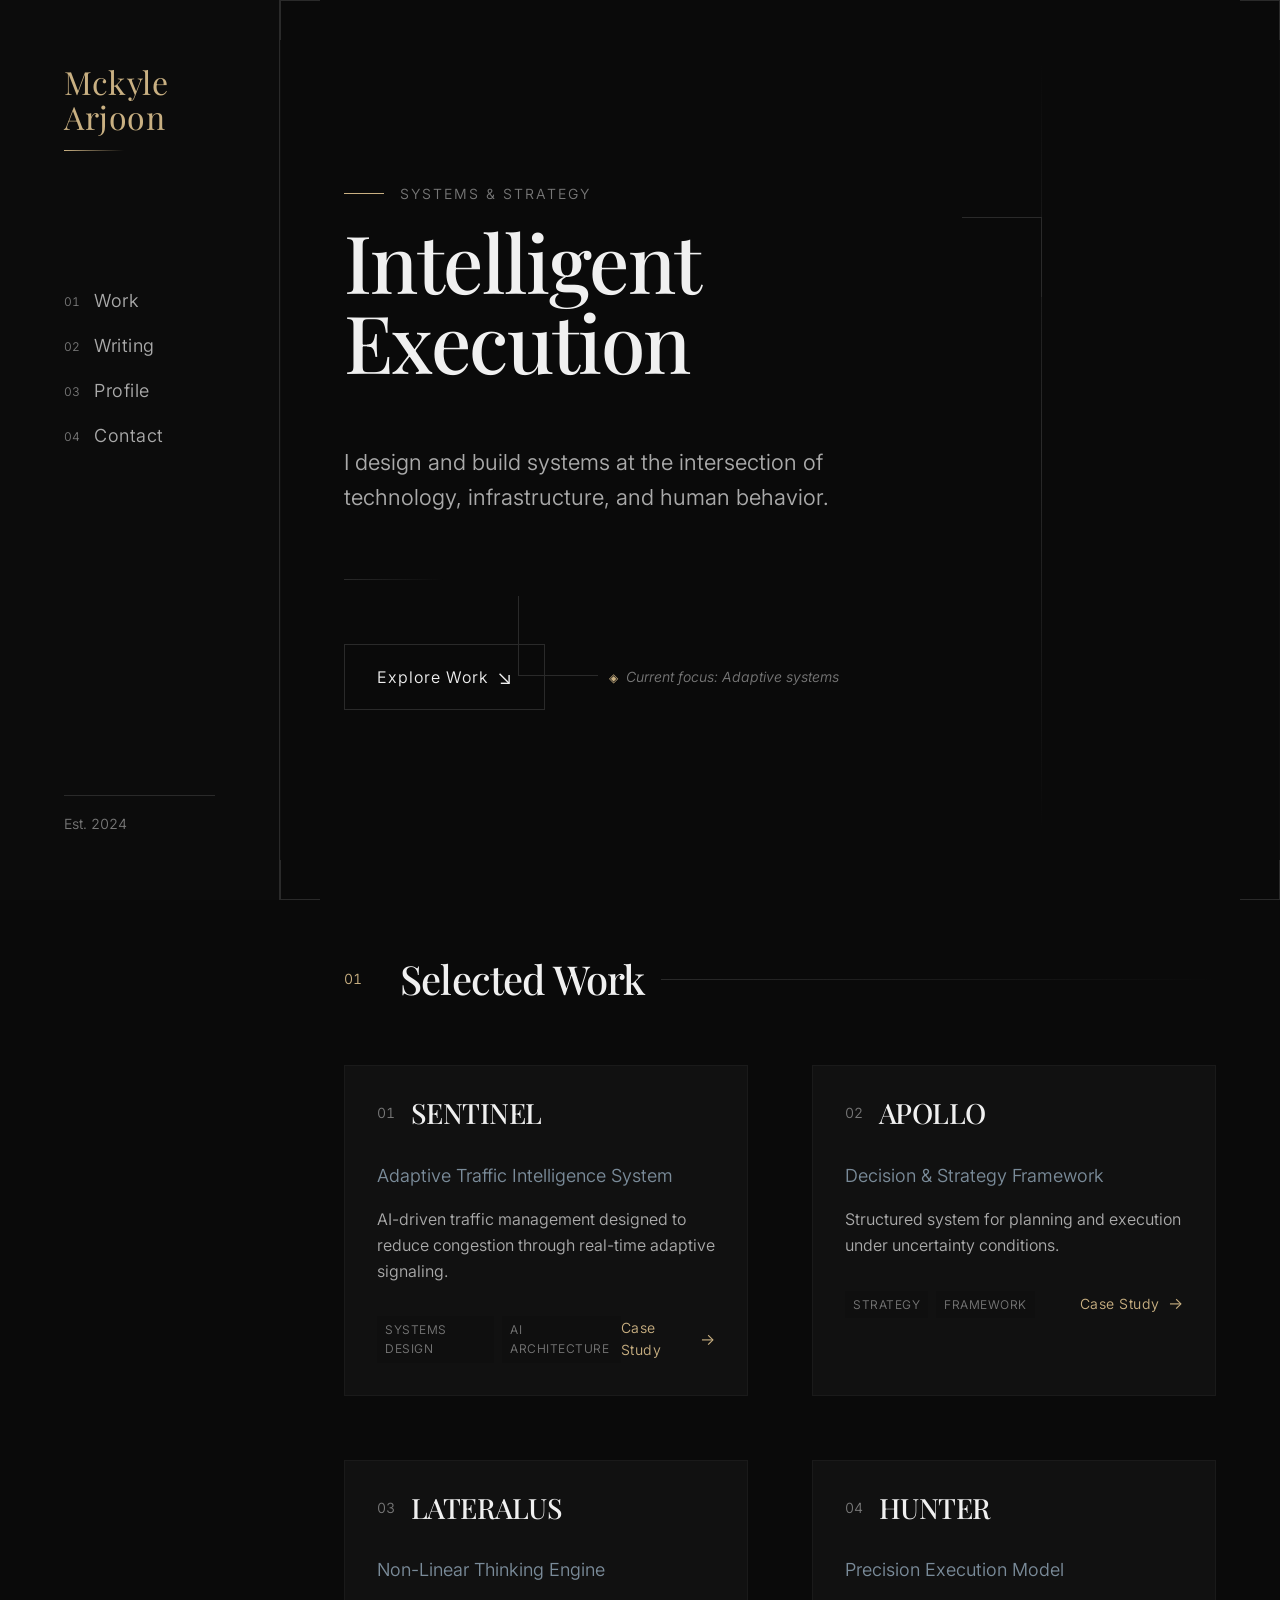
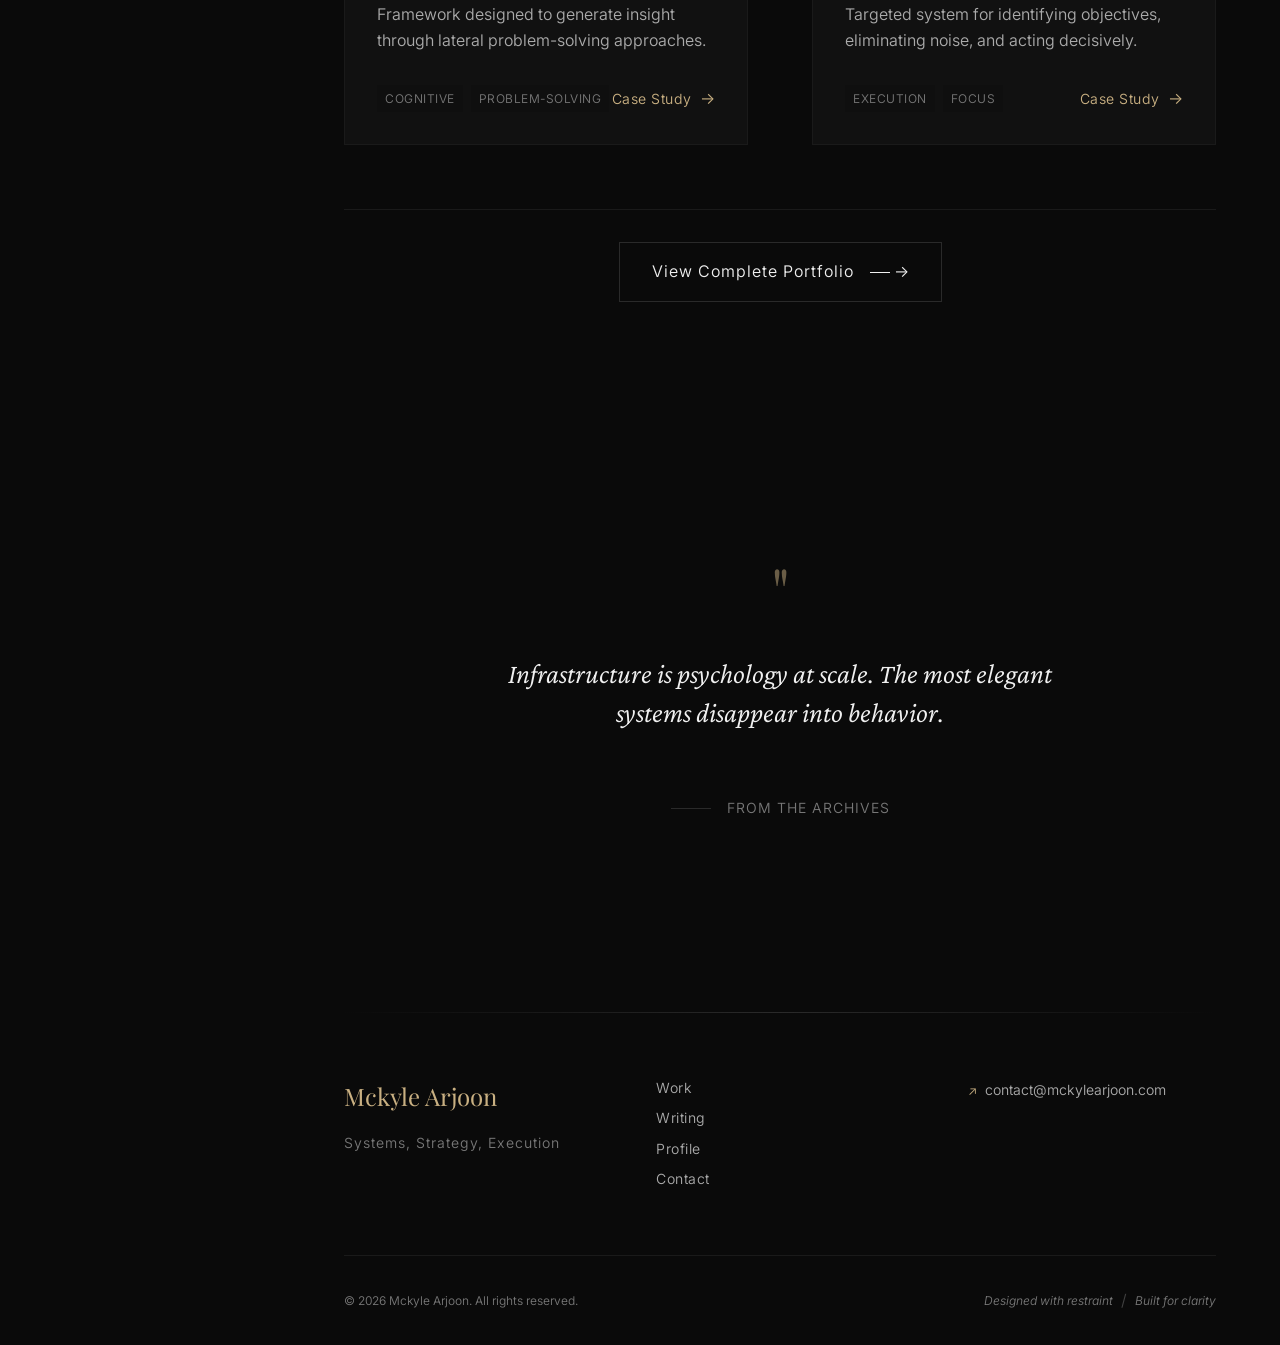
==== index.html @ dd2a6d77 "Add files via upload" ====
<!DOCTYPE html>
<html lang="en">
<head>
    <meta charset="UTF-8">
    <meta name="viewport" content="width=device-width, initial-scale=1.0">
    <title>Mckyle Arjoon — Systems, Strategy, and Execution</title>
    <link rel="preconnect" href="https://fonts.googleapis.com">
    <link rel="preconnect" href="https://fonts.gstatic.com" crossorigin>
    <link href="https://fonts.googleapis.com/css2?family=Playfair+Display:wght@400;500;600;700&family=Crimson+Pro:wght@300;400;500&family=Inter:wght@300;350;400&display=swap" rel="stylesheet">
    <link rel="stylesheet" href="https://cdnjs.cloudflare.com/ajax/libs/font-awesome/6.4.0/css/all.min.css">
    <link rel="stylesheet" href="css/styles.css">
    <link rel="icon" href="data:image/svg+xml,<svg xmlns=%22http://www.w3.org/2000/svg%22 viewBox=%220 0 100 100%22><text y=%22.9em%22 font-size=%2290%22>◈</text></svg>">
</head>
<body>
    <!-- Navigation Sidebar -->
    <aside class="nav-sidebar">
        <div class="sidebar-container">
            <div class="logo-wrapper">
                <div class="logo">
                    <a href="index.html">Mckyle<br>Arjoon</a>
                </div>
                <div class="logo-divider"></div>
            </div>
            
            <nav class="main-nav">
                <ul>
                    <li><a href="work.html" class="nav-item">
                        <span class="nav-number">01</span>
                        <span class="nav-text">Work</span>
                    </a></li>
                    <li><a href="blog.html" class="nav-item">
                        <span class="nav-number">02</span>
                        <span class="nav-text">Writing</span>
                    </a></li>
                    <li><a href="about.html" class="nav-item">
                        <span class="nav-number">03</span>
                        <span class="nav-text">Profile</span>
                    </a></li>
                    <li><a href="contact.html" class="nav-item">
                        <span class="nav-number">04</span>
                        <span class="nav-text">Contact</span>
                    </a></li>
                </ul>
            </nav>
            
            <div class="sidebar-footer">
                <div class="footer-divider"></div>
                <p class="sidebar-copyright">Est. 2024</p>
            </div>
        </div>
        
        <button class="mobile-menu-toggle" aria-label="Toggle navigation">
            <div class="toggle-line"></div>
            <div class="toggle-line"></div>
        </button>
    </aside>

    <main class="main-content">
        <!-- Hero Section -->
        <section class="hero-section">
            <div class="hero-content">
                <div class="hero-header">
                    <div class="hero-preheading">
                        <span class="preheading-line"></span>
                        <span class="preheading-text">Systems & Strategy</span>
                    </div>
                    <h1 class="hero-title">Intelligent<br>Execution</h1>
                </div>
                
                <div class="hero-body">
                    <p class="hero-subtitle">I design and build systems at the intersection of technology, infrastructure, and human behavior.</p>
                    
                    <div class="hero-divider"></div>
                    
                    <div class="hero-cta">
                        <a href="#featured-work" class="cta-link">
                            <span class="cta-text">Explore Work</span>
                            <span class="cta-icon">↘</span>
                        </a>
                        <div class="cta-note">
                            <span class="note-icon">◈</span>
                            <span class="note-text">Current focus: Adaptive systems</span>
                        </div>
                    </div>
                </div>
            </div>
            
            <div class="hero-decoration">
                <div class="decoration-line vertical"></div>
                <div class="decoration-corner top-right"></div>
                <div class="decoration-corner bottom-left"></div>
            </div>
        </section>

        <!-- Featured Work Section -->
        <section id="featured-work" class="featured-work">
            <div class="section-header">
                <div class="section-number">01</div>
                <h2 class="section-title">Selected Work</h2>
                <div class="section-divider"></div>
            </div>
            
            <div class="projects-grid">
                <article class="project-card" data-project="sentinel">
                    <div class="project-header">
                        <div class="project-number">01</div>
                        <h3 class="project-title">SENTINEL</h3>
                    </div>
                    <div class="project-content">
                        <p class="project-subtitle">Adaptive Traffic Intelligence System</p>
                        <p class="project-description">AI-driven traffic management designed to reduce congestion through real-time adaptive signaling.</p>
                        <div class="project-footer">
                            <div class="project-tags">
                                <span class="project-tag">Systems Design</span>
                                <span class="project-tag">AI Architecture</span>
                            </div>
                            <a href="work.html#sentinel" class="project-link">
                                <span class="link-text">Case Study</span>
                                <span class="link-arrow">→</span>
                            </a>
                        </div>
                    </div>
                    <div class="project-border"></div>
                </article>
                
                <article class="project-card" data-project="apollo">
                    <div class="project-header">
                        <div class="project-number">02</div>
                        <h3 class="project-title">APOLLO</h3>
                    </div>
                    <div class="project-content">
                        <p class="project-subtitle">Decision & Strategy Framework</p>
                        <p class="project-description">Structured system for planning and execution under uncertainty conditions.</p>
                        <div class="project-footer">
                            <div class="project-tags">
                                <span class="project-tag">Strategy</span>
                                <span class="project-tag">Framework</span>
                            </div>
                            <a href="work.html#apollo" class="project-link">
                                <span class="link-text">Case Study</span>
                                <span class="link-arrow">→</span>
                            </a>
                        </div>
                    </div>
                    <div class="project-border"></div>
                </article>
                
                <article class="project-card" data-project="lateralus">
                    <div class="project-header">
                        <div class="project-number">03</div>
                        <h3 class="project-title">LATERALUS</h3>
                    </div>
                    <div class="project-content">
                        <p class="project-subtitle">Non-Linear Thinking Engine</p>
                        <p class="project-description">Framework designed to generate insight through lateral problem-solving approaches.</p>
                        <div class="project-footer">
                            <div class="project-tags">
                                <span class="project-tag">Cognitive</span>
                                <span class="project-tag">Problem-Solving</span>
                            </div>
                            <a href="work.html#lateralus" class="project-link">
                                <span class="link-text">Case Study</span>
                                <span class="link-arrow">→</span>
                            </a>
                        </div>
                    </div>
                    <div class="project-border"></div>
                </article>
                
                <article class="project-card" data-project="hunter">
                    <div class="project-header">
                        <div class="project-number">04</div>
                        <h3 class="project-title">HUNTER</h3>
                    </div>
                    <div class="project-content">
                        <p class="project-subtitle">Precision Execution Model</p>
                        <p class="project-description">Targeted system for identifying objectives, eliminating noise, and acting decisively.</p>
                        <div class="project-footer">
                            <div class="project-tags">
                                <span class="project-tag">Execution</span>
                                <span class="project-tag">Focus</span>
                            </div>
                            <a href="work.html#hunter" class="project-link">
                                <span class="link-text">Case Study</span>
                                <span class="link-arrow">→</span>
                            </a>
                        </div>
                    </div>
                    <div class="project-border"></div>
                </article>
            </div>
            
            <div class="section-footer">
                <div class="view-all">
                    <a href="work.html" class="view-all-link">
                        <span class="view-all-text">View Complete Portfolio</span>
                        <div class="view-all-arrow">
                            <span class="arrow-line"></span>
                            <span class="arrow-head">→</span>
                        </div>
                    </a>
                </div>
            </div>
        </section>

        <!-- Quote Section -->
        <section class="quote-section">
            <div class="quote-container">
                <div class="quote-marks">"</div>
                <blockquote class="quote-text">
                    Infrastructure is psychology at scale. The most elegant systems disappear into behavior.
                </blockquote>
                <div class="quote-source">
                    <div class="source-line"></div>
                    <p class="source-text">From the archives</p>
                </div>
            </div>
        </section>

        <!-- Footer -->
        <footer class="main-footer">
            <div class="footer-content">
                <div class="footer-divider long"></div>
                
                <div class="footer-grid">
                    <div class="footer-column">
                        <div class="footer-logo">Mckyle Arjoon</div>
                        <p class="footer-tagline">Systems, Strategy, Execution</p>
                    </div>
                    
                    <div class="footer-column">
                        <nav class="footer-nav">
                            <a href="work.html" class="footer-nav-item">Work</a>
                            <a href="blog.html" class="footer-nav-item">Writing</a>
                            <a href="about.html" class="footer-nav-item">Profile</a>
                            <a href="contact.html" class="footer-nav-item">Contact</a>
                        </nav>
                    </div>
                    
                    <div class="footer-column">
                        <div class="footer-contact">
                            <a href="mailto:contact@mckylearjoon.com" class="contact-link">
                                <span class="contact-icon">↗</span>
                                <span class="contact-text">contact@mckylearjoon.com</span>
                            </a>
                        </div>
                    </div>
                </div>
                
                <div class="footer-bottom">
                    <div class="copyright">© 2024 Mckyle Arjoon. All rights reserved.</div>
                    <div class="footer-credits">
                        <span class="credit-item">Designed with restraint</span>
                        <span class="credit-divider">/</span>
                        <span class="credit-item">Built for clarity</span>
                    </div>
                </div>
            </div>
        </footer>
    </main>

    <!-- Decorative Elements -->
    <div class="page-decoration">
        <div class="decoration-line left"></div>
        <div class="decoration-line right"></div>
        <div class="decoration-corner tl"></div>
        <div class="decoration-corner tr"></div>
        <div class="decoration-corner bl"></div>
        <div class="decoration-corner br"></div>
    </div>

    <script src="js/script.js"></script>
</body>
</html>
---- css/styles.css ----
/* Reset and Base */
* {
    margin: 0;
    padding: 0;
    box-sizing: border-box;
}

:root {
    /* Primary Colors */
    --bg-dark: #0a0a0a;
    --bg-card: #111111;
    --bg-nav: #0c0c0c;
    
    /* Text Colors */
    --text-primary: #f0f0f0;
    --text-secondary: #aaaaaa;
    --text-muted: #777777;
    
    /* Accent Colors - Old Money Palette */
    --accent-gold: #c9b082;
    --accent-bronze: #a78b6f;
    --accent-steel: #7a8b99;
    --accent-burgundy: #5d2e46;
    
    /* Borders and Lines */
    --border-light: #2a2a2a;
    --border-medium: #1a1a1a;
    --border-dark: #0f0f0f;
    
    /* Typography */
    --font-serif: 'Playfair Display', serif;
    --font-serif-alt: 'Crimson Pro', serif;
    --font-sans: 'Inter', sans-serif;
    
    /* Spacing */
    --spacing-xs: 0.25rem;
    --spacing-sm: 0.5rem;
    --spacing-md: 1rem;
    --spacing-lg: 2rem;
    --spacing-xl: 4rem;
    --spacing-xxl: 8rem;
}

html {
    font-size: 16px;
    scroll-behavior: smooth;
}

body {
    font-family: var(--font-sans);
    background-color: var(--bg-dark);
    color: var(--text-primary);
    line-height: 1.6;
    font-weight: 350;
    min-height: 100vh;
    overflow-x: hidden;
    position: relative;
}

/* Typography */
h1, h2, h3, h4, .hero-title, .section-title {
    font-family: var(--font-serif);
    font-weight: 500;
    line-height: 1.1;
    letter-spacing: -0.02em;
}

h1 {
    font-size: 4.5rem;
    font-weight: 400;
}

h2 {
    font-size: 3rem;
}

h3 {
    font-size: 2rem;
}

p {
    font-size: 1.125rem;
    color: var(--text-secondary);
    line-height: 1.7;
    font-weight: 350;
}

a {
    color: inherit;
    text-decoration: none;
    transition: all 0.3s ease;
}

/* Layout */
.main-content {
    margin-left: 280px;
    padding: var(--spacing-xl) var(--spacing-xl) 0;
    min-height: 100vh;
    position: relative;
}

/* Sidebar Navigation */
.nav-sidebar {
    position: fixed;
    left: 0;
    top: 0;
    width: 280px;
    height: 100vh;
    background-color: var(--bg-nav);
    border-right: 1px solid var(--border-light);
    z-index: 100;
    display: flex;
    flex-direction: column;
    padding: var(--spacing-xl);
}

.sidebar-container {
    flex: 1;
    display: flex;
    flex-direction: column;
    height: 100%;
}

.logo-wrapper {
    margin-bottom: var(--spacing-xl);
}

.logo a {
    font-family: var(--font-serif);
    font-size: 2rem;
    line-height: 1.1;
    color: var(--accent-gold);
    letter-spacing: 0.5px;
    display: block;
}

.logo-divider {
    height: 1px;
    width: 60px;
    background: linear-gradient(90deg, var(--accent-gold), transparent);
    margin-top: var(--spacing-md);
}

.main-nav ul {
    list-style: none;
    margin-top: var(--spacing-xl);
}

.nav-item {
    display: flex;
    align-items: center;
    padding: var(--spacing-sm) 0;
    color: var(--text-secondary);
    transition: color 0.3s ease;
    position: relative;
}

.nav-item:hover {
    color: var(--text-primary);
}

.nav-item:hover .nav-number {
    color: var(--accent-gold);
}

.nav-number {
    font-size: 0.75rem;
    color: var(--text-muted);
    width: 30px;
    transition: color 0.3s ease;
    font-feature-settings: "tnum";
}

.nav-text {
    font-size: 1.125rem;
    font-weight: 350;
    letter-spacing: 0.5px;
}

.sidebar-footer {
    margin-top: auto;
    padding-top: var(--spacing-lg);
}

.footer-divider {
    height: 1px;
    width: 100%;
    background: var(--border-light);
    margin-bottom: var(--spacing-md);
}

.sidebar-copyright {
    font-size: 0.875rem;
    color: var(--text-muted);
    font-feature-settings: "tnum";
}

.mobile-menu-toggle {
    display: none;
    position: fixed;
    top: var(--spacing-md);
    right: var(--spacing-md);
    width: 30px;
    height: 20px;
    background: none;
    border: none;
    flex-direction: column;
    justify-content: space-between;
    z-index: 101;
    cursor: pointer;
}

.toggle-line {
    width: 100%;
    height: 1px;
    background-color: var(--text-primary);
    transition: transform 0.3s ease;
}

/* Hero Section */
.hero-section {
    min-height: 85vh;
    display: flex;
    align-items: center;
    position: relative;
    padding: var(--spacing-xl) 0;
}

.hero-content {
    max-width: 800px;
    position: relative;
    z-index: 2;
}

.hero-header {
    margin-bottom: var(--spacing-xl);
}

.hero-preheading {
    display: flex;
    align-items: center;
    gap: var(--spacing-md);
    margin-bottom: var(--spacing-md);
}

.preheading-line {
    width: 40px;
    height: 1px;
    background-color: var(--accent-gold);
}

.preheading-text {
    font-size: 0.875rem;
    text-transform: uppercase;
    letter-spacing: 2px;
    color: var(--text-muted);
}

.hero-title {
    font-size: 5rem;
    line-height: 1;
    color: var(--text-primary);
    margin-bottom: var(--spacing-lg);
}

.hero-body {
    max-width: 600px;
}

.hero-subtitle {
    font-size: 1.375rem;
    line-height: 1.6;
    color: var(--text-secondary);
    margin-bottom: var(--spacing-xl);
    font-weight: 350;
}

.hero-divider {
    width: 100px;
    height: 1px;
    background: linear-gradient(90deg, var(--border-light), transparent);
    margin: var(--spacing-xl) 0;
}

.hero-cta {
    display: flex;
    align-items: center;
    gap: var(--spacing-xl);
}

.cta-link {
    display: inline-flex;
    align-items: center;
    gap: var(--spacing-sm);
    padding: var(--spacing-md) var(--spacing-lg);
    border: 1px solid var(--border-light);
    color: var(--text-primary);
    transition: all 0.3s ease;
    position: relative;
    overflow: hidden;
}

.cta-link::before {
    content: '';
    position: absolute;
    top: 0;
    left: -100%;
    width: 100%;
    height: 100%;
    background: linear-gradient(90deg, transparent, rgba(201, 176, 130, 0.1), transparent);
    transition: left 0.6s ease;
}

.cta-link:hover::before {
    left: 100%;
}

.cta-link:hover {
    border-color: var(--accent-gold);
    color: var(--accent-gold);
}

.cta-text {
    font-size: 1rem;
    letter-spacing: 1px;
}

.cta-icon {
    font-size: 1.25rem;
    transition: transform 0.3s ease;
}

.cta-link:hover .cta-icon {
    transform: translate(3px, -3px);
}

.cta-note {
    display: flex;
    align-items: center;
    gap: var(--spacing-sm);
}

.note-icon {
    color: var(--accent-gold);
    font-size: 0.75rem;
}

.note-text {
    font-size: 0.875rem;
    color: var(--text-muted);
    font-style: italic;
}

/* Featured Work */
.featured-work {
    padding: var(--spacing-xxl) 0;
    position: relative;
}

.section-header {
    display: flex;
    align-items: center;
    gap: var(--spacing-md);
    margin-bottom: var(--spacing-xl);
}

.section-number {
    font-size: 0.875rem;
    color: var(--accent-gold);
    font-feature-settings: "tnum";
    min-width: 40px;
}

.section-title {
    font-size: 2.5rem;
    color: var(--text-primary);
}

.section-divider {
    flex: 1;
    height: 1px;
    background: linear-gradient(90deg, var(--border-light), transparent);
}

.projects-grid {
    display: grid;
    grid-template-columns: repeat(2, 1fr);
    gap: var(--spacing-xl);
    margin-bottom: var(--spacing-xl);
}

.project-card {
    position: relative;
    padding: var(--spacing-lg);
    background-color: var(--bg-card);
    border: 1px solid var(--border-medium);
    transition: all 0.4s ease;
    cursor: pointer;
}

.project-card:hover {
    border-color: var(--accent-gold);
    transform: translateY(-4px);
}

.project-card:hover .project-border {
    opacity: 1;
    transform: scaleX(1);
}

.project-header {
    display: flex;
    align-items: center;
    gap: var(--spacing-md);
    margin-bottom: var(--spacing-lg);
}

.project-number {
    font-size: 0.875rem;
    color: var(--text-muted);
    font-feature-settings: "tnum";
}

.project-title {
    font-size: 1.75rem;
    color: var(--text-primary);
    font-weight: 500;
}

.project-subtitle {
    font-size: 1.125rem;
    color: var(--accent-steel);
    margin-bottom: var(--spacing-md);
    font-weight: 350;
}

.project-description {
    font-size: 1rem;
    color: var(--text-secondary);
    margin-bottom: var(--spacing-lg);
    line-height: 1.6;
}

.project-footer {
    display: flex;
    justify-content: space-between;
    align-items: center;
}

.project-tags {
    display: flex;
    gap: var(--spacing-sm);
}

.project-tag {
    font-size: 0.75rem;
    padding: var(--spacing-xs) var(--spacing-sm);
    background-color: var(--border-dark);
    color: var(--text-muted);
    border-radius: 1px;
    text-transform: uppercase;
    letter-spacing: 0.5px;
}

.project-link {
    display: inline-flex;
    align-items: center;
    gap: var(--spacing-sm);
    color: var(--accent-gold);
    font-size: 0.875rem;
    letter-spacing: 0.5px;
}

.project-link:hover .link-arrow {
    transform: translateX(4px);
}

.link-arrow {
    transition: transform 0.3s ease;
    font-size: 1rem;
}

.project-border {
    position: absolute;
    bottom: 0;
    left: 0;
    width: 100%;
    height: 2px;
    background: linear-gradient(90deg, var(--accent-gold), transparent);
    transform: scaleX(0);
    transform-origin: left;
    transition: transform 0.4s ease;
    opacity: 0;
}

.section-footer {
    display: flex;
    justify-content: center;
    margin-top: var(--spacing-xl);
    padding-top: var(--spacing-lg);
    border-top: 1px solid var(--border-medium);
}

.view-all-link {
    display: inline-flex;
    align-items: center;
    gap: var(--spacing-md);
    color: var(--text-primary);
    padding: var(--spacing-md) var(--spacing-lg);
    border: 1px solid var(--border-light);
    transition: all 0.3s ease;
}

.view-all-link:hover {
    border-color: var(--accent-gold);
    color: var(--accent-gold);
}

.view-all-text {
    font-size: 1rem;
    letter-spacing: 1px;
}

.view-all-arrow {
    display: flex;
    align-items: center;
    gap: var(--spacing-xs);
}

.arrow-line {
    width: 20px;
    height: 1px;
    background-color: currentColor;
    transition: width 0.3s ease;
}

.view-all-link:hover .arrow-line {
    width: 30px;
}

.arrow-head {
    font-size: 1rem;
    transition: transform 0.3s ease;
}

.view-all-link:hover .arrow-head {
    transform: translateX(4px);
}

/* Quote Section */
.quote-section {
    padding: var(--spacing-xxl) 0;
    position: relative;
}

.quote-container {
    max-width: 600px;
    margin: 0 auto;
    text-align: center;
    position: relative;
}

.quote-marks {
    font-size: 4rem;
    color: var(--accent-gold);
    font-family: var(--font-serif);
    line-height: 1;
    margin-bottom: var(--spacing-lg);
    opacity: 0.5;
}

.quote-text {
    font-size: 1.75rem;
    line-height: 1.4;
    color: var(--text-primary);
    font-weight: 350;
    font-style: italic;
    margin-bottom: var(--spacing-xl);
    font-family: var(--font-serif-alt);
}

.quote-source {
    display: flex;
    align-items: center;
    justify-content: center;
    gap: var(--spacing-md);
}

.source-line {
    width: 40px;
    height: 1px;
    background-color: var(--border-light);
}

.source-text {
    font-size: 0.875rem;
    color: var(--text-muted);
    text-transform: uppercase;
    letter-spacing: 1px;
}

/* Footer */
.main-footer {
    padding: var(--spacing-xl) 0 var(--spacing-lg);
    position: relative;
}

.footer-content {
    max-width: 1200px;
    margin: 0 auto;
}

.footer-divider.long {
    width: 100%;
    height: 1px;
    background: linear-gradient(90deg, transparent, var(--border-light), transparent);
    margin-bottom: var(--spacing-xl);
}

.footer-grid {
    display: grid;
    grid-template-columns: repeat(3, 1fr);
    gap: var(--spacing-xl);
    margin-bottom: var(--spacing-xl);
}

.footer-column {
    display: flex;
    flex-direction: column;
    gap: var(--spacing-md);
}

.footer-logo {
    font-family: var(--font-serif);
    font-size: 1.5rem;
    color: var(--accent-gold);
}

.footer-tagline {
    font-size: 0.875rem;
    color: var(--text-muted);
    letter-spacing: 1px;
}

.footer-nav {
    display: flex;
    flex-direction: column;
    gap: var(--spacing-sm);
}

.footer-nav-item {
    font-size: 0.875rem;
    color: var(--text-secondary);
    letter-spacing: 0.5px;
    transition: color 0.3s ease;
}

.footer-nav-item:hover {
    color: var(--accent-gold);
}

.contact-link {
    display: inline-flex;
    align-items: center;
    gap: var(--spacing-sm);
    font-size: 0.875rem;
    color: var(--text-secondary);
    transition: color 0.3s ease;
}

.contact-link:hover {
    color: var(--accent-gold);
}

.contact-icon {
    font-size: 0.75rem;
    color: var(--accent-gold);
}

.footer-bottom {
    display: flex;
    justify-content: space-between;
    align-items: center;
    padding-top: var(--spacing-lg);
    border-top: 1px solid var(--border-medium);
}

.copyright {
    font-size: 0.75rem;
    color: var(--text-muted);
}

.footer-credits {
    display: flex;
    align-items: center;
    gap: var(--spacing-sm);
}

.credit-item {
    font-size: 0.75rem;
    color: var(--text-muted);
    font-style: italic;
}

.credit-divider {
    color: var(--text-muted);
    opacity: 0.5;
}

/* Decorative Elements */
.page-decoration {
    pointer-events: none;
    position: fixed;
    top: 0;
    left: 0;
    width: 100%;
    height: 100%;
    z-index: 1;
}

.decoration-line {
    position: absolute;
    background-color: var(--border-dark);
}

.decoration-line.left {
    left: 280px;
    top: 0;
    bottom: 0;
    width: 1px;
}

.decoration-line.right {
    right: 0;
    top: 0;
    bottom: 0;
    width: 1px;
}

.decoration-corner {
    position: absolute;
    width: 40px;
    height: 40px;
    border-color: var(--border-light);
    border-style: solid;
    border-width: 0;
}

.decoration-corner.tl {
    top: 0;
    left: 280px;
    border-top-width: 1px;
    border-left-width: 1px;
}

.decoration-corner.tr {
    top: 0;
    right: 0;
    border-top-width: 1px;
    border-right-width: 1px;
}

.decoration-corner.bl {
    bottom: 0;
    left: 280px;
    border-bottom-width: 1px;
    border-left-width: 1px;
}

.decoration-corner.br {
    bottom: 0;
    right: 0;
    border-bottom-width: 1px;
    border-right-width: 1px;
}

.hero-decoration {
    pointer-events: none;
    position: absolute;
    top: 0;
    right: 0;
    bottom: 0;
    left: 0;
}

.hero-decoration .vertical {
    position: absolute;
    right: 20%;
    top: 0;
    bottom: 0;
    width: 1px;
    background: linear-gradient(to bottom, transparent, var(--border-light), transparent);
}

.hero-decoration .decoration-corner {
    width: 80px;
    height: 80px;
}

.hero-decoration .top-right {
    top: 20%;
    right: 20%;
    border-top-width: 1px;
    border-right-width: 1px;
}

.hero-decoration .bottom-left {
    bottom: 20%;
    left: 20%;
    border-bottom-width: 1px;
    border-left-width: 1px;
}

/* Responsive Design */
@media (max-width: 1200px) {
    .main-content {
        margin-left: 240px;
        padding: var(--spacing-lg);
    }
    
    .nav-sidebar {
        width: 240px;
        padding: var(--spacing-lg);
    }
    
    .hero-title {
        font-size: 4rem;
    }
    
    .projects-grid {
        grid-template-columns: 1fr;
        max-width: 600px;
        margin: 0 auto;
    }
    
    .decoration-line.left {
        left: 240px;
    }
    
    .decoration-corner.tl,
    .decoration-corner.bl {
        left: 240px;
    }
}

@media (max-width: 768px) {
    .nav-sidebar {
        transform: translateX(-100%);
        transition: transform 0.4s ease;
        width: 280px;
        padding: var(--spacing-xl);
    }
    
    .nav-sidebar.active {
        transform: translateX(0);
    }
    
    .main-content {
        margin-left: 0;
        padding: var(--spacing-lg) var(--spacing-md);
    }
    
    .mobile-menu-toggle {
        display: flex;
    }
    
    .hero-title {
        font-size: 3rem;
    }
    
    .hero-subtitle {
        font-size: 1.25rem;
    }
    
    .hero-cta {
        flex-direction: column;
        align-items: flex-start;
        gap: var(--spacing-lg);
    }
    
    .projects-grid {
        gap: var(--spacing-lg);
    }
    
    .project-card {
        padding: var(--spacing-lg);
    }
    
    .footer-grid {
        grid-template-columns: 1fr;
        gap: var(--spacing-lg);
    }
    
    .footer-bottom {
        flex-direction: column;
        gap: var(--spacing-md);
        text-align: center;
    }
    
    .decoration-line.left,
    .decoration-line.right,
    .decoration-corner {
        display: none;
    }
    
    .page-decoration {
        display: none;
    }
}

@media (max-width: 480px) {
    .hero-title {
        font-size: 2.5rem;
    }
    
    .section-title {
        font-size: 2rem;
    }
    
    .project-title {
        font-size: 1.5rem;
    }
    
    .quote-text {
        font-size: 1.5rem;
    }
    
    h1 {
        font-size: 3rem;
    }
    
    h2 {
        font-size: 2.25rem;
    }
}

/* Scrollbar Styling */
::-webkit-scrollbar {
    width: 8px;
}

::-webkit-scrollbar-track {
    background: var(--bg-nav);
}

::-webkit-scrollbar-thumb {
    background: var(--border-light);
    border-radius: 4px;
}

::-webkit-scrollbar-thumb:hover {
    background: var(--accent-gold);
}

/* Selection */
::selection {
    background-color: rgba(201, 176, 130, 0.2);
    color: var(--text-primary);
}
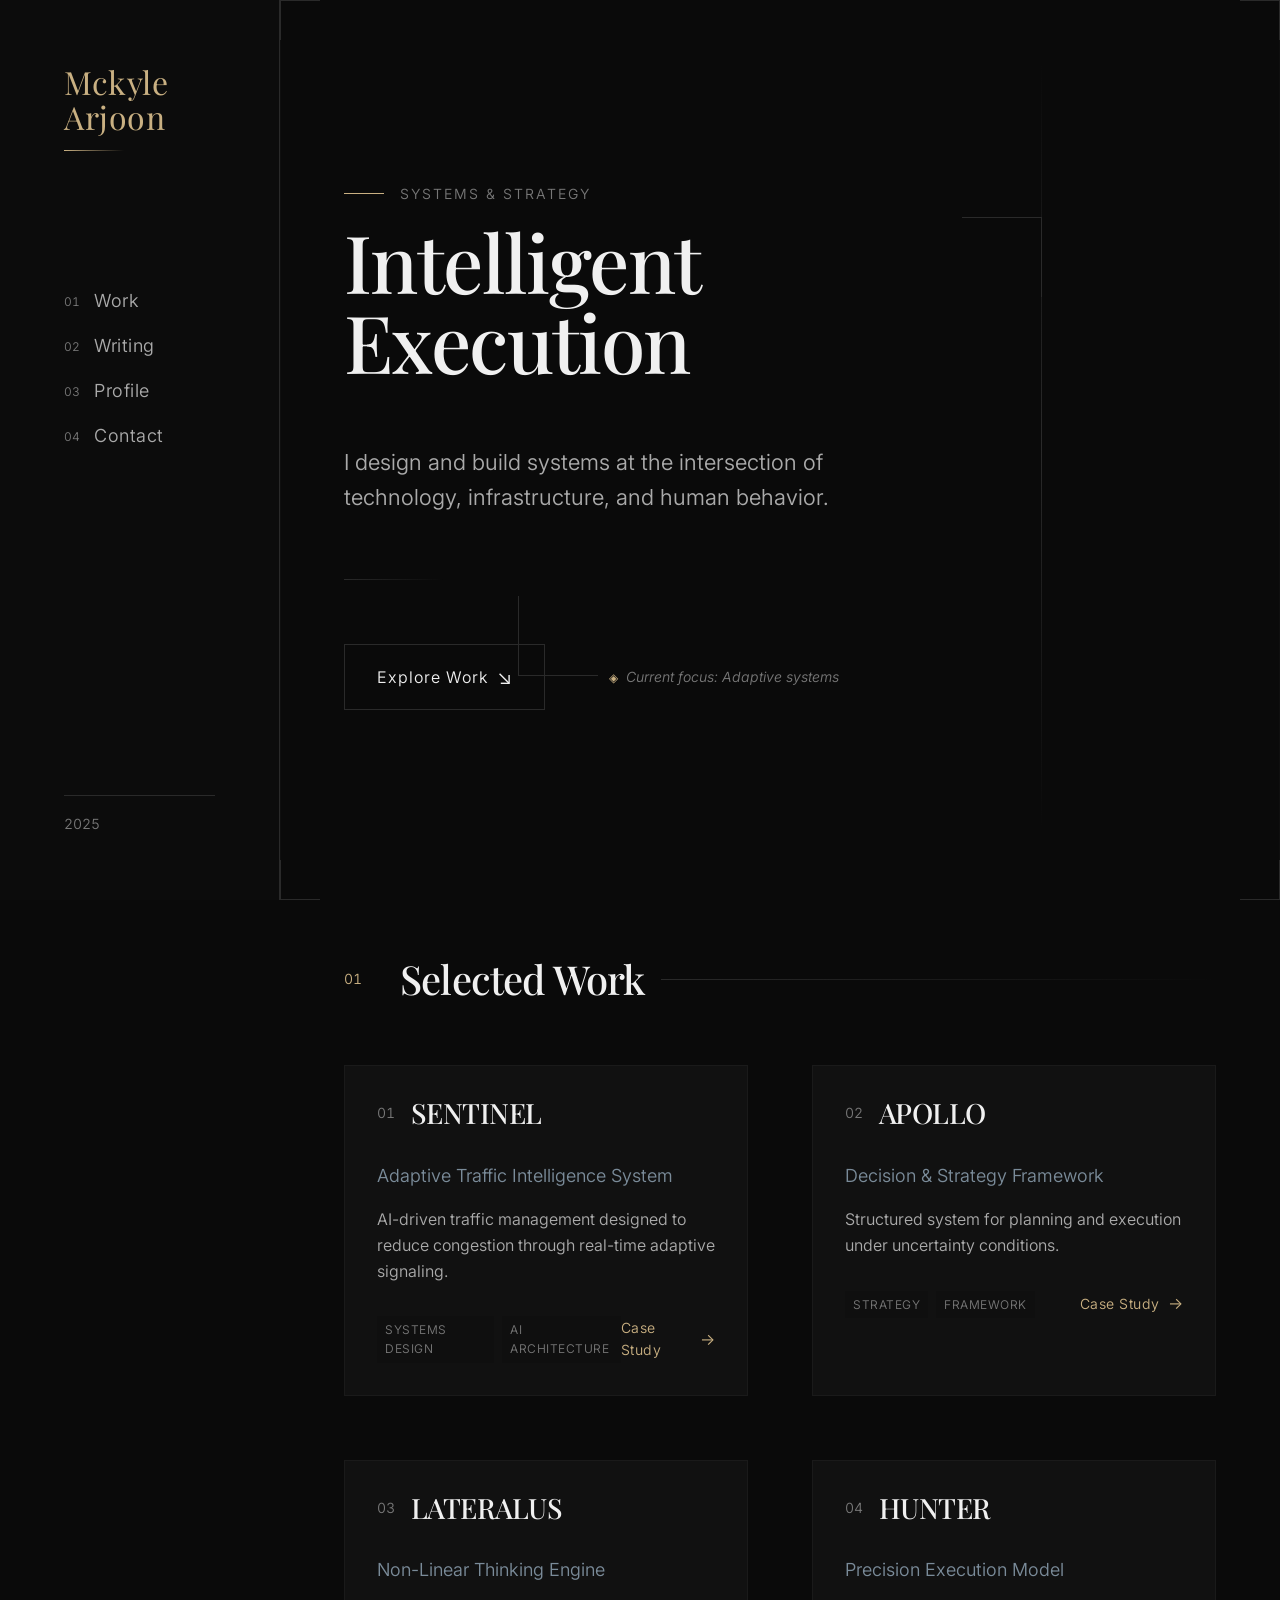
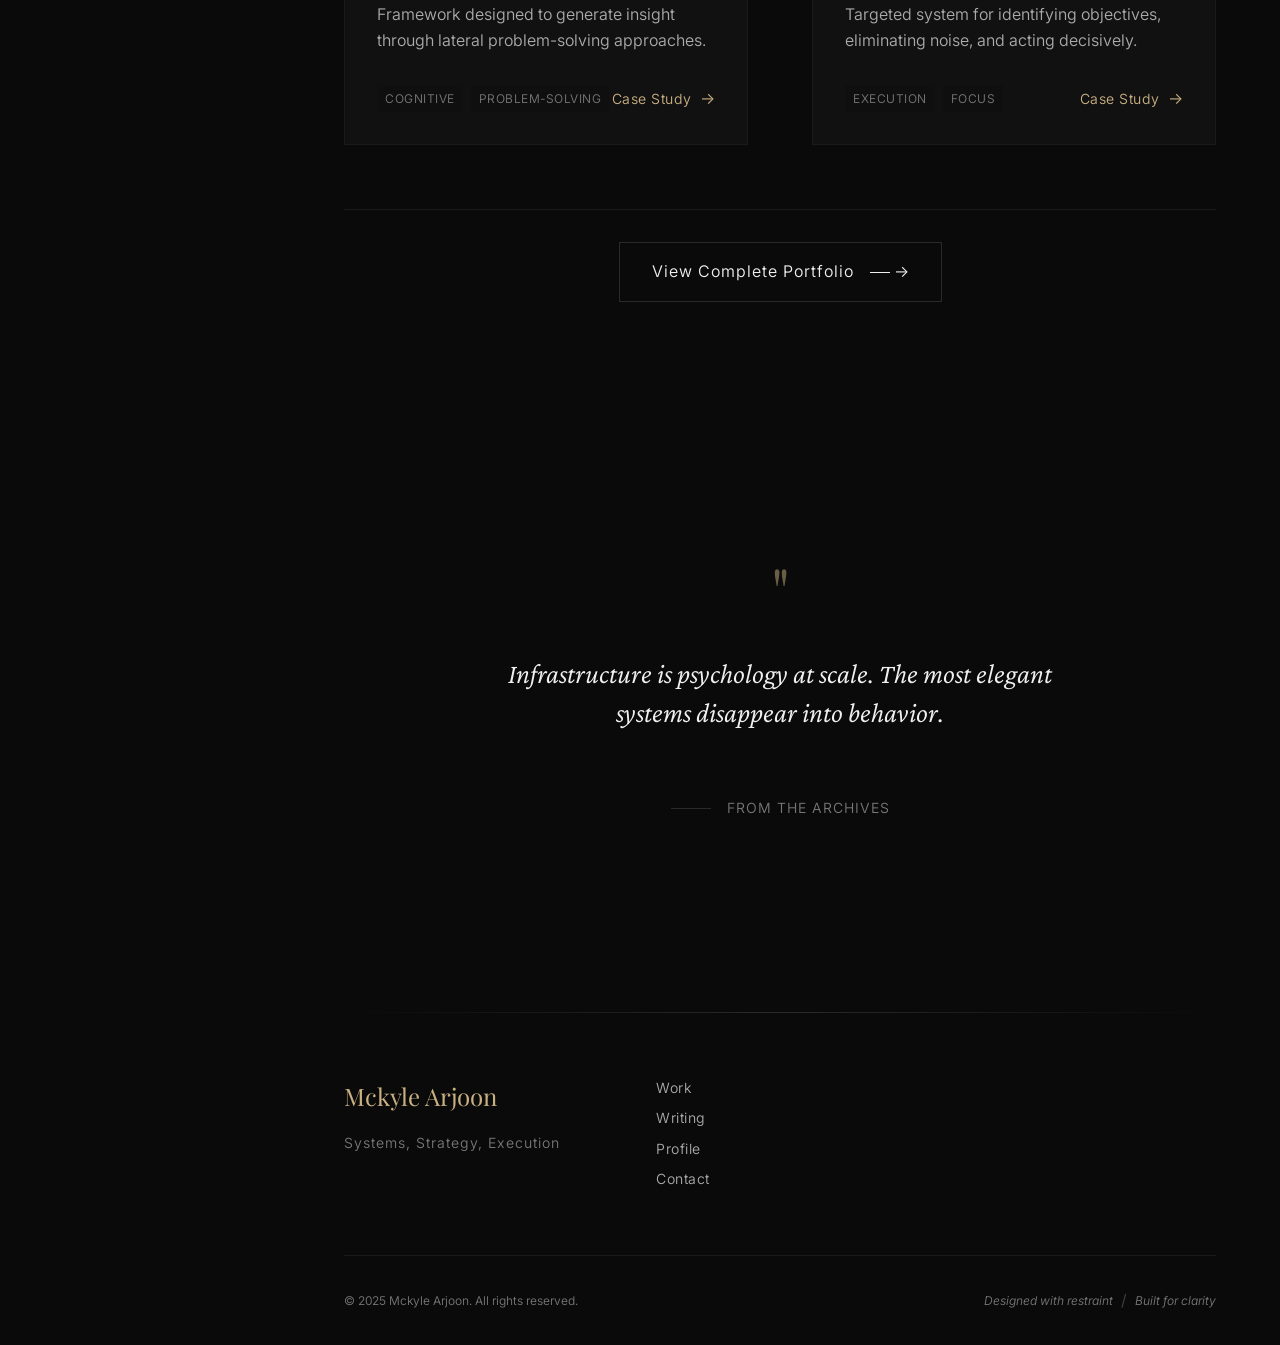
==== commit cc6bc358: "Revise index.html structure and content Updated HTML structure and content for the index page." ====
--- a/index.html
+++ b/index.html
@@ -45,7 +45,7 @@
             
             <div class="sidebar-footer">
                 <div class="footer-divider"></div>
-                <p class="sidebar-copyright">Est. 2024</p>
+                <p class="sidebar-copyright">2025</p>
             </div>
         </div>
         
@@ -238,17 +238,12 @@
                     </div>
                     
                     <div class="footer-column">
-                        <div class="footer-contact">
-                            <a href="mailto:contact@mckylearjoon.com" class="contact-link">
-                                <span class="contact-icon">↗</span>
-                                <span class="contact-text">contact@mckylearjoon.com</span>
-                            </a>
-                        </div>
+                        
                     </div>
                 </div>
                 
                 <div class="footer-bottom">
-                    <div class="copyright">© 2024 Mckyle Arjoon. All rights reserved.</div>
+                    <div class="copyright">© 2025 Mckyle Arjoon. All rights reserved.</div>
                     <div class="footer-credits">
                         <span class="credit-item">Designed with restraint</span>
                         <span class="credit-divider">/</span>
@@ -271,4 +266,4 @@
 
     <script src="js/script.js"></script>
 </body>
-</html>+</html>
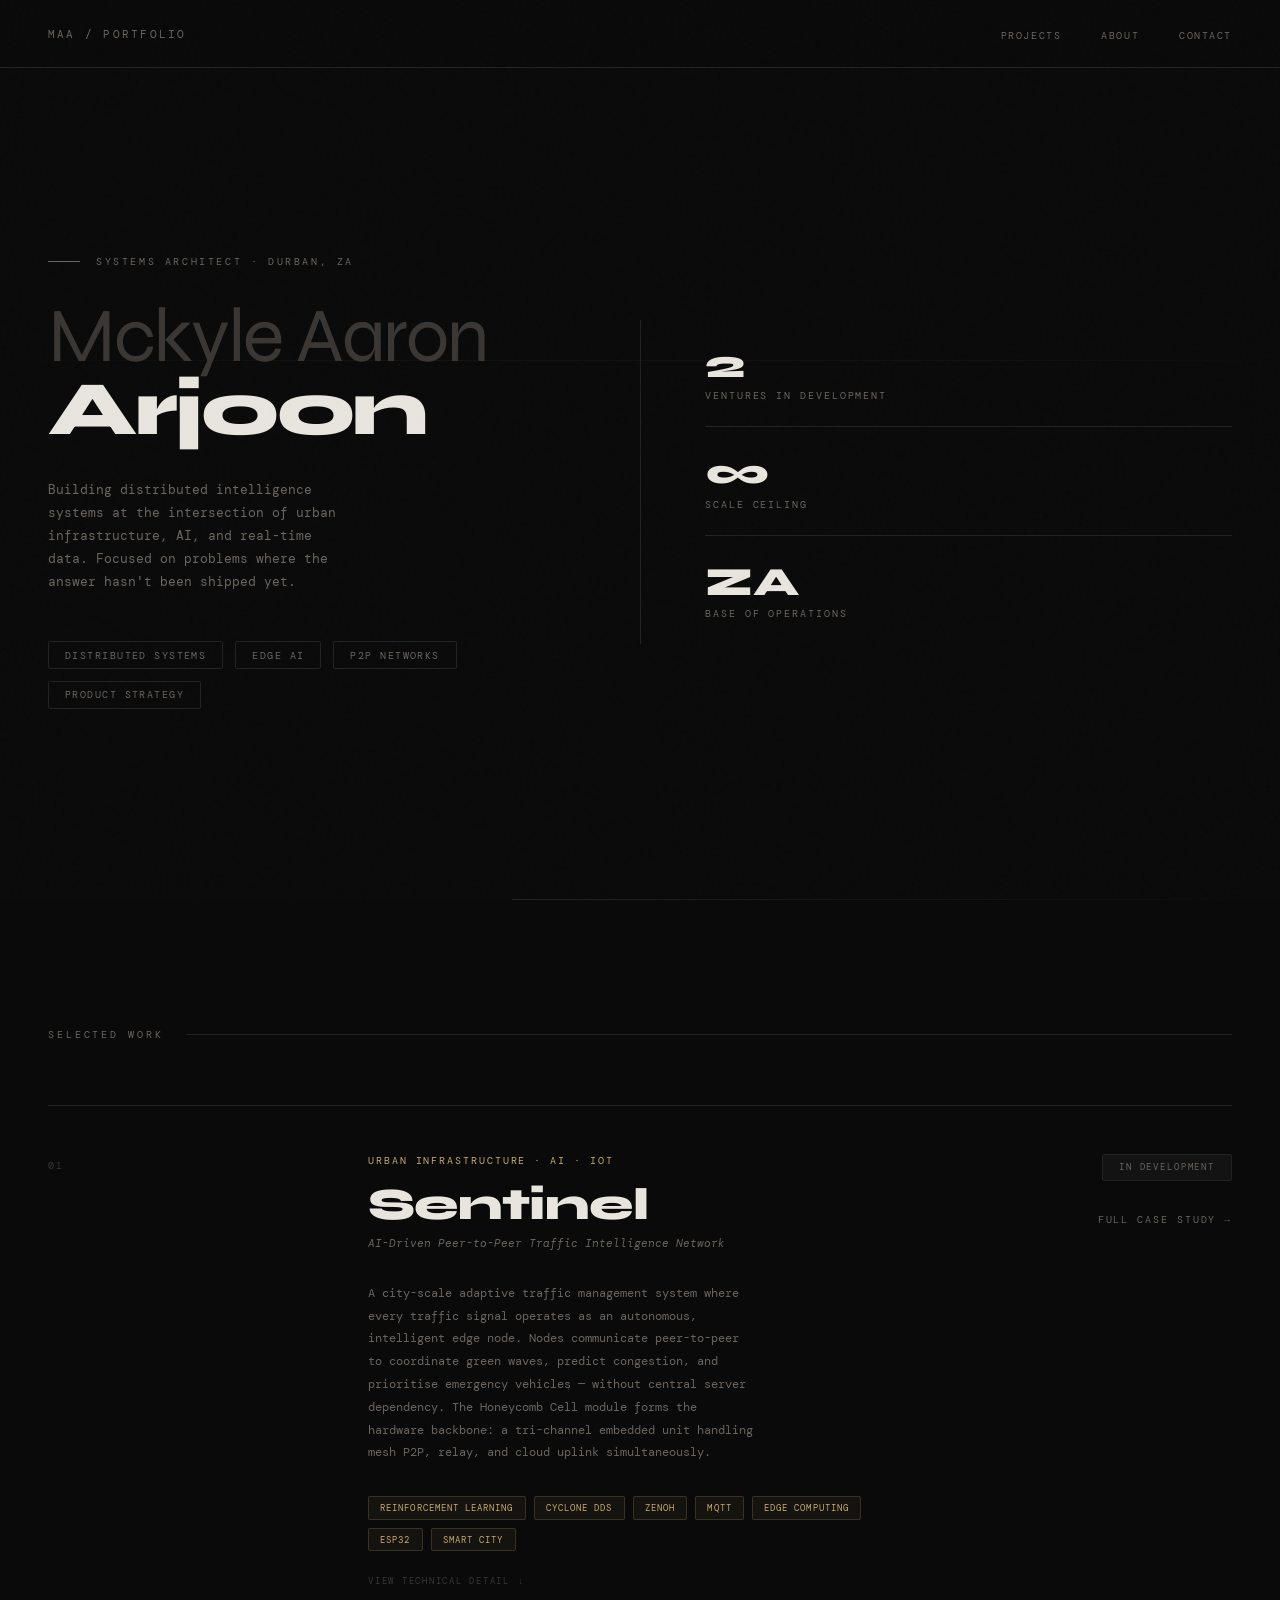
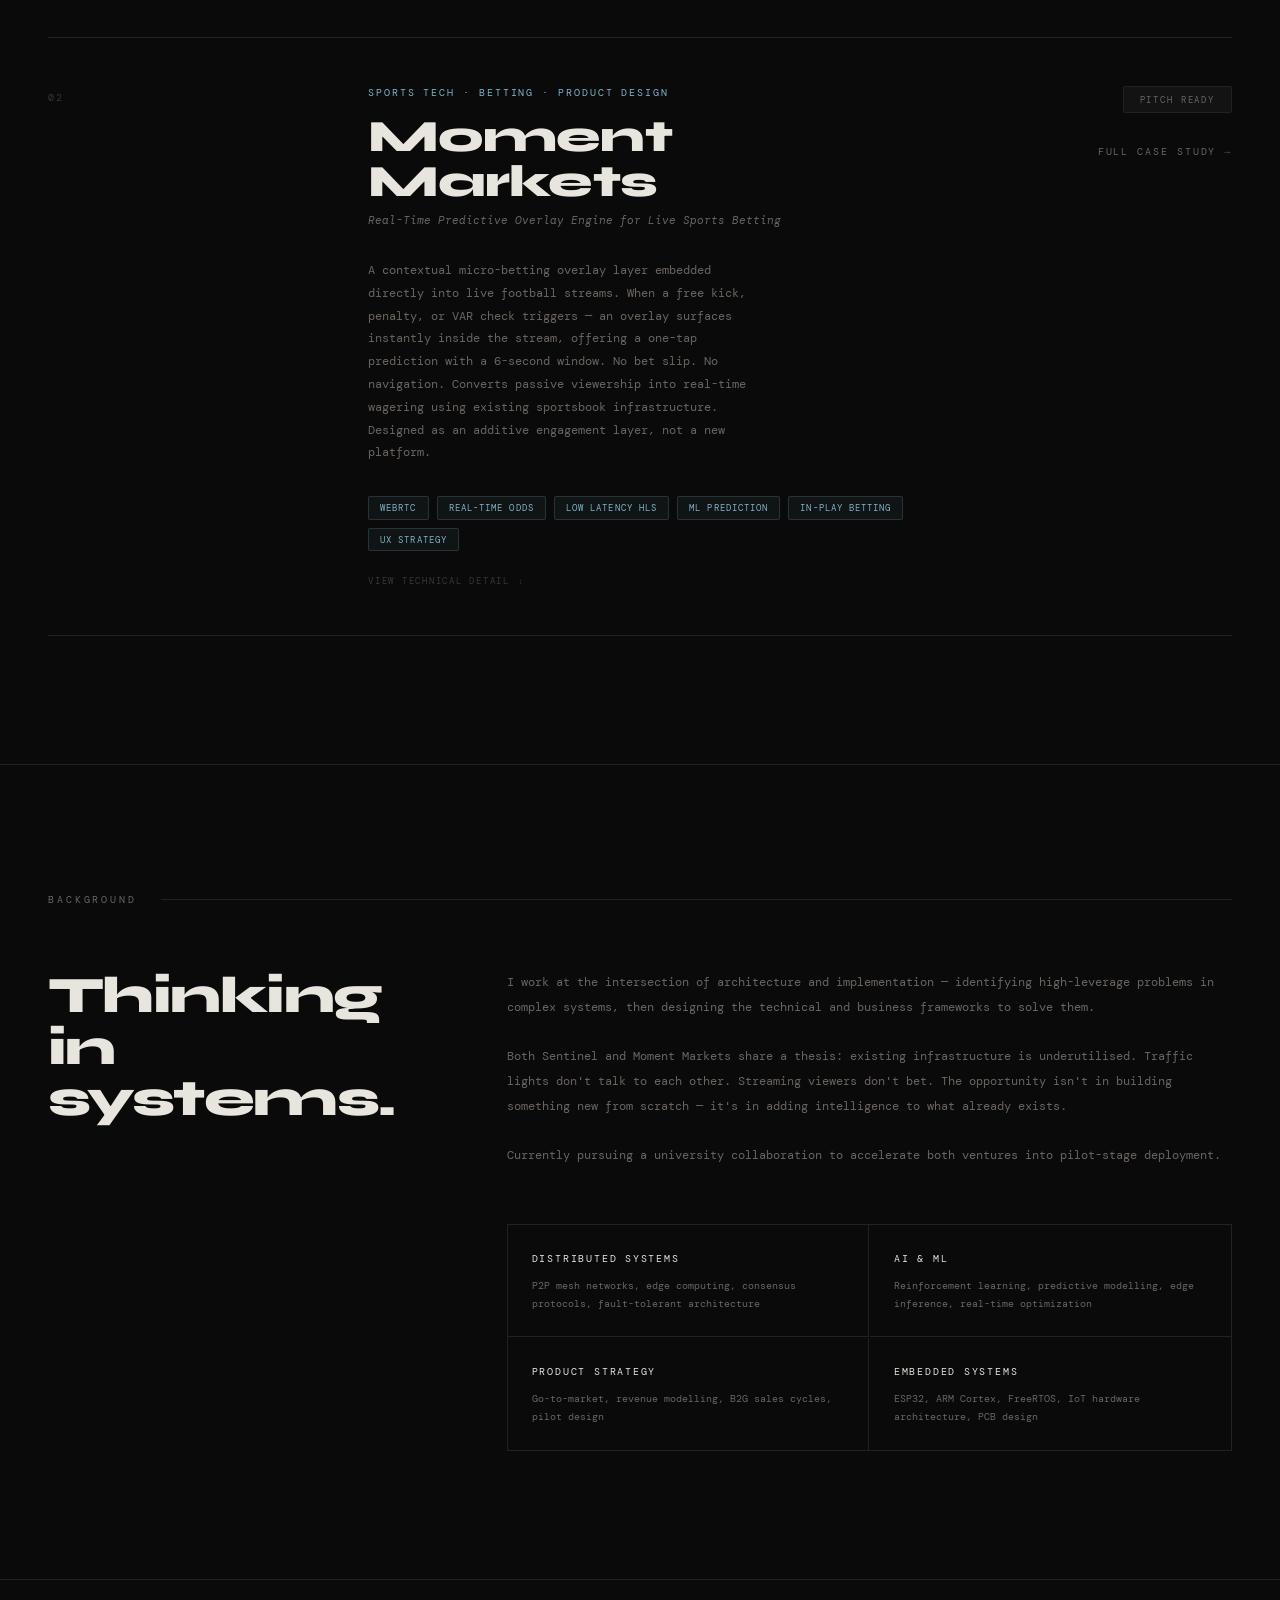
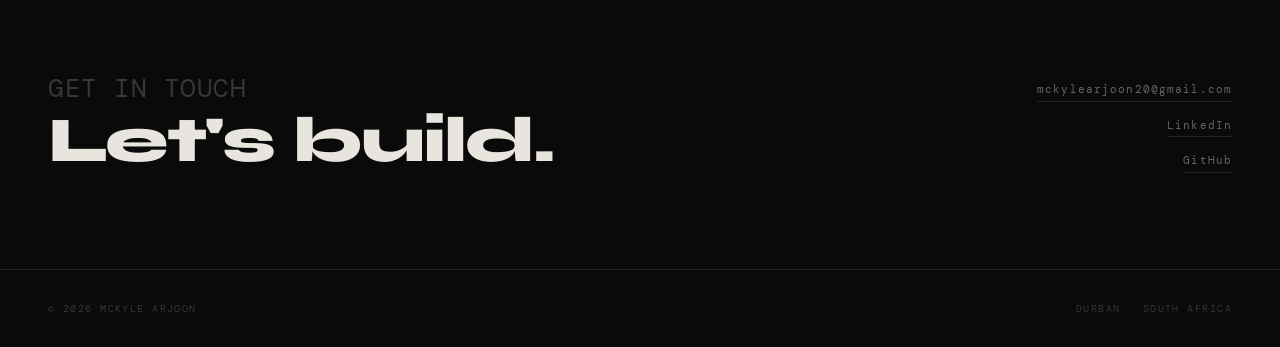
==== commit efada928: "update full site" ====
--- a/index.html
+++ b/index.html
@@ -1,269 +1,953 @@
 <!DOCTYPE html>
 <html lang="en">
 <head>
-    <meta charset="UTF-8">
-    <meta name="viewport" content="width=device-width, initial-scale=1.0">
-    <title>Mckyle Arjoon — Systems, Strategy, and Execution</title>
-    <link rel="preconnect" href="https://fonts.googleapis.com">
-    <link rel="preconnect" href="https://fonts.gstatic.com" crossorigin>
-    <link href="https://fonts.googleapis.com/css2?family=Playfair+Display:wght@400;500;600;700&family=Crimson+Pro:wght@300;400;500&family=Inter:wght@300;350;400&display=swap" rel="stylesheet">
-    <link rel="stylesheet" href="https://cdnjs.cloudflare.com/ajax/libs/font-awesome/6.4.0/css/all.min.css">
-    <link rel="stylesheet" href="css/styles.css">
-    <link rel="icon" href="data:image/svg+xml,<svg xmlns=%22http://www.w3.org/2000/svg%22 viewBox=%220 0 100 100%22><text y=%22.9em%22 font-size=%2290%22>◈</text></svg>">
+<meta charset="UTF-8">
+<meta name="viewport" content="width=device-width, initial-scale=1.0">
+<title>Mckyle Arjoon — Systems Architect</title>
+<link rel="preconnect" href="https://fonts.googleapis.com">
+<link href="https://fonts.googleapis.com/css2?family=Syne:wght@400;600;700;800&family=DM+Mono:wght@300;400;500&display=swap" rel="stylesheet">
+<style>
+  :root {
+    --bg: #0a0a0a;
+    --surface: #111111;
+    --surface-2: #181818;
+    --border: #222222;
+    --border-hover: #333333;
+    --text: #e8e4de;
+    --text-muted: #6b6560;
+    --text-dim: #3a3633;
+    --accent-sentinel: #c8a96e;
+    --accent-moment: #7fb3c8;
+    --accent-glow-sentinel: rgba(200, 169, 110, 0.08);
+    --accent-glow-moment: rgba(127, 179, 200, 0.08);
+    --mono: 'DM Mono', monospace;
+    --display: 'Syne', sans-serif;
+  }
+
+  *, *::before, *::after { box-sizing: border-box; margin: 0; padding: 0; }
+
+  html { scroll-behavior: smooth; }
+
+  body {
+    background: var(--bg);
+    color: var(--text);
+    font-family: var(--display);
+    min-height: 100vh;
+    overflow-x: hidden;
+  }
+
+  /* Grain texture overlay */
+  body::before {
+    content: '';
+    position: fixed;
+    inset: 0;
+    background-image: url("data:image/svg+xml,%3Csvg viewBox='0 0 256 256' xmlns='http://www.w3.org/2000/svg'%3E%3Cfilter id='noise'%3E%3CfeTurbulence type='fractalNoise' baseFrequency='0.9' numOctaves='4' stitchTiles='stitch'/%3E%3C/filter%3E%3Crect width='100%25' height='100%25' filter='url(%23noise)' opacity='0.04'/%3E%3C/svg%3E");
+    pointer-events: none;
+    z-index: 1000;
+    opacity: 0.4;
+  }
+
+  /* ─── NAV ─── */
+  nav {
+    position: fixed;
+    top: 0; left: 0; right: 0;
+    z-index: 100;
+    display: flex;
+    justify-content: space-between;
+    align-items: center;
+    padding: 1.5rem 3rem;
+    background: rgba(10,10,10,0.85);
+    backdrop-filter: blur(12px);
+    border-bottom: 1px solid var(--border);
+  }
+
+  .nav-mark {
+    font-family: var(--mono);
+    font-size: 0.7rem;
+    color: var(--text-muted);
+    letter-spacing: 0.2em;
+    text-transform: uppercase;
+  }
+
+  .nav-links {
+    display: flex;
+    gap: 2.5rem;
+    list-style: none;
+  }
+
+  .nav-links a {
+    font-family: var(--mono);
+    font-size: 0.65rem;
+    color: var(--text-muted);
+    text-decoration: none;
+    letter-spacing: 0.15em;
+    text-transform: uppercase;
+    transition: color 0.2s;
+  }
+
+  .nav-links a:hover { color: var(--text); }
+
+  /* ─── HERO ─── */
+  .hero {
+    min-height: 100vh;
+    display: grid;
+    grid-template-columns: 1fr 1fr;
+    align-items: center;
+    padding: 8rem 3rem 4rem;
+    position: relative;
+    overflow: hidden;
+  }
+
+  .hero::after {
+    content: '';
+    position: absolute;
+    bottom: 0; right: 0;
+    width: 60%;
+    height: 1px;
+    background: linear-gradient(to left, transparent, var(--border));
+  }
+
+  /* Horizontal rule lines decoration */
+  .hero-lines {
+    position: absolute;
+    inset: 0;
+    pointer-events: none;
+    overflow: hidden;
+  }
+
+  .hero-lines::before {
+    content: '';
+    position: absolute;
+    top: 40%;
+    left: 0;
+    right: 0;
+    height: 1px;
+    background: linear-gradient(to right, transparent 0%, var(--border) 20%, var(--border) 80%, transparent 100%);
+    opacity: 0.3;
+  }
+
+  .hero-left {
+    padding-right: 4rem;
+  }
+
+  .hero-label {
+    font-family: var(--mono);
+    font-size: 0.65rem;
+    color: var(--text-muted);
+    letter-spacing: 0.25em;
+    text-transform: uppercase;
+    margin-bottom: 2rem;
+    display: flex;
+    align-items: center;
+    gap: 1rem;
+  }
+
+  .hero-label::before {
+    content: '';
+    width: 2rem;
+    height: 1px;
+    background: var(--text-muted);
+  }
+
+  .hero-name {
+    font-size: clamp(3.5rem, 6vw, 6rem);
+    font-weight: 800;
+    line-height: 0.95;
+    letter-spacing: -0.03em;
+    color: var(--text);
+    margin-bottom: 2rem;
+  }
+
+  .hero-name span {
+    display: block;
+    color: var(--text-dim);
+    font-weight: 400;
+  }
+
+  .hero-bio {
+    font-family: var(--mono);
+    font-size: 0.8rem;
+    line-height: 1.8;
+    color: var(--text-muted);
+    max-width: 38ch;
+    margin-bottom: 3rem;
+  }
+
+  .hero-tags {
+    display: flex;
+    gap: 0.75rem;
+    flex-wrap: wrap;
+  }
+
+  .tag {
+    font-family: var(--mono);
+    font-size: 0.6rem;
+    letter-spacing: 0.15em;
+    text-transform: uppercase;
+    padding: 0.4rem 1rem;
+    border: 1px solid var(--border);
+    color: var(--text-muted);
+    border-radius: 2px;
+  }
+
+  .hero-right {
+    display: flex;
+    flex-direction: column;
+    gap: 2px;
+    padding-left: 4rem;
+    border-left: 1px solid var(--border);
+  }
+
+  .hero-stat {
+    padding: 1.5rem 0;
+    border-bottom: 1px solid var(--border);
+  }
+
+  .hero-stat:last-child { border-bottom: none; }
+
+  .stat-num {
+    font-size: 2.5rem;
+    font-weight: 800;
+    color: var(--text);
+    line-height: 1;
+    margin-bottom: 0.3rem;
+  }
+
+  .stat-label {
+    font-family: var(--mono);
+    font-size: 0.6rem;
+    color: var(--text-muted);
+    letter-spacing: 0.2em;
+    text-transform: uppercase;
+  }
+
+  /* ─── SECTION HEADER ─── */
+  .section-header {
+    display: flex;
+    align-items: center;
+    gap: 1.5rem;
+    margin-bottom: 4rem;
+  }
+
+  .section-label {
+    font-family: var(--mono);
+    font-size: 0.6rem;
+    color: var(--text-muted);
+    letter-spacing: 0.3em;
+    text-transform: uppercase;
+  }
+
+  .section-rule {
+    flex: 1;
+    height: 1px;
+    background: var(--border);
+  }
+
+  /* ─── PROJECTS ─── */
+  #projects {
+    padding: 8rem 3rem;
+    position: relative;
+  }
+
+  .projects-grid {
+    display: grid;
+    gap: 2px;
+  }
+
+  /* ─── PROJECT CARD ─── */
+  .project-card {
+    display: grid;
+    grid-template-columns: 1fr 2fr 1fr;
+    align-items: start;
+    padding: 3rem 0;
+    border-top: 1px solid var(--border);
+    gap: 3rem;
+    text-decoration: none;
+    transition: background 0.3s;
+    position: relative;
+    cursor: pointer;
+  }
+
+  .project-card::before {
+    content: '';
+    position: absolute;
+    inset: 0;
+    opacity: 0;
+    transition: opacity 0.4s;
+    pointer-events: none;
+  }
+
+  .project-card.sentinel::before { background: var(--accent-glow-sentinel); }
+  .project-card.moment::before { background: var(--accent-glow-moment); }
+  .project-card:hover::before { opacity: 1; }
+
+  .project-card:last-child { border-bottom: 1px solid var(--border); }
+
+  .project-index {
+    font-family: var(--mono);
+    font-size: 0.65rem;
+    color: var(--text-dim);
+    letter-spacing: 0.2em;
+    padding-top: 0.3rem;
+  }
+
+  .project-main {}
+
+  .project-category {
+    font-family: var(--mono);
+    font-size: 0.6rem;
+    letter-spacing: 0.2em;
+    text-transform: uppercase;
+    margin-bottom: 1rem;
+  }
+
+  .project-card.sentinel .project-category { color: var(--accent-sentinel); }
+  .project-card.moment .project-category { color: var(--accent-moment); }
+
+  .project-title {
+    font-size: clamp(2rem, 3.5vw, 3rem);
+    font-weight: 800;
+    color: var(--text);
+    line-height: 1;
+    letter-spacing: -0.02em;
+    margin-bottom: 0.5rem;
+  }
+
+  .project-subtitle {
+    font-family: var(--mono);
+    font-size: 0.7rem;
+    color: var(--text-muted);
+    margin-bottom: 2rem;
+    font-style: italic;
+  }
+
+  .project-description {
+    font-family: var(--mono);
+    font-size: 0.75rem;
+    line-height: 1.9;
+    color: var(--text-muted);
+    max-width: 55ch;
+  }
+
+  .project-meta {
+    display: flex;
+    flex-direction: column;
+    gap: 1.5rem;
+    align-items: flex-end;
+  }
+
+  .project-status {
+    font-family: var(--mono);
+    font-size: 0.58rem;
+    letter-spacing: 0.2em;
+    text-transform: uppercase;
+    padding: 0.4rem 1rem;
+    border-radius: 2px;
+  }
+
+  .status-concept {
+    background: rgba(255,255,255,0.04);
+    color: var(--text-muted);
+    border: 1px solid var(--border);
+  }
+
+  .project-link {
+    font-family: var(--mono);
+    font-size: 0.6rem;
+    letter-spacing: 0.2em;
+    text-transform: uppercase;
+    color: var(--text-muted);
+    display: flex;
+    align-items: center;
+    gap: 0.5rem;
+    text-decoration: none;
+    transition: color 0.2s;
+    padding: 0.5rem 0;
+    border-bottom: 1px solid transparent;
+    transition: border-color 0.2s, color 0.2s;
+  }
+
+  .project-card.sentinel .project-link:hover { color: var(--accent-sentinel); border-color: var(--accent-sentinel); }
+  .project-card.moment .project-link:hover { color: var(--accent-moment); border-color: var(--accent-moment); }
+
+  .project-tags {
+    display: flex;
+    gap: 0.5rem;
+    flex-wrap: wrap;
+    margin-top: 2rem;
+  }
+
+  .project-tag {
+    font-family: var(--mono);
+    font-size: 0.55rem;
+    letter-spacing: 0.12em;
+    text-transform: uppercase;
+    padding: 0.3rem 0.7rem;
+    border-radius: 2px;
+  }
+
+  .project-card.sentinel .project-tag {
+    background: rgba(200, 169, 110, 0.06);
+    color: var(--accent-sentinel);
+    border: 1px solid rgba(200, 169, 110, 0.2);
+  }
+
+  .project-card.moment .project-tag {
+    background: rgba(127, 179, 200, 0.06);
+    color: var(--accent-moment);
+    border: 1px solid rgba(127, 179, 200, 0.2);
+  }
+
+  /* ─── EXPANDED DETAIL ─── */
+  .project-expand {
+    display: none;
+    grid-column: 1 / -1;
+    padding: 2rem 0 1rem;
+    border-top: 1px solid var(--border);
+    margin-top: 2rem;
+  }
+
+  .project-expand.open { display: block; }
+
+  .expand-grid {
+    display: grid;
+    grid-template-columns: 1fr 1fr 1fr;
+    gap: 3rem;
+  }
+
+  .expand-block {}
+
+  .expand-label {
+    font-family: var(--mono);
+    font-size: 0.58rem;
+    color: var(--text-dim);
+    letter-spacing: 0.25em;
+    text-transform: uppercase;
+    margin-bottom: 1rem;
+  }
+
+  .expand-text {
+    font-family: var(--mono);
+    font-size: 0.7rem;
+    line-height: 1.8;
+    color: var(--text-muted);
+  }
+
+  .expand-list {
+    list-style: none;
+    display: flex;
+    flex-direction: column;
+    gap: 0.5rem;
+  }
+
+  .expand-list li {
+    font-family: var(--mono);
+    font-size: 0.68rem;
+    color: var(--text-muted);
+    padding-left: 1rem;
+    position: relative;
+    line-height: 1.6;
+  }
+
+  .expand-list li::before {
+    content: '—';
+    position: absolute;
+    left: 0;
+    color: var(--text-dim);
+  }
+
+  /* ─── ABOUT ─── */
+  #about {
+    padding: 8rem 3rem;
+    border-top: 1px solid var(--border);
+  }
+
+  .about-grid {
+    display: grid;
+    grid-template-columns: 1fr 2fr;
+    gap: 6rem;
+    align-items: start;
+  }
+
+  .about-heading {
+    font-size: clamp(2.5rem, 4vw, 4rem);
+    font-weight: 800;
+    line-height: 1;
+    letter-spacing: -0.03em;
+    color: var(--text);
+  }
+
+  .about-body {
+    font-family: var(--mono);
+    font-size: 0.78rem;
+    line-height: 2;
+    color: var(--text-muted);
+    display: flex;
+    flex-direction: column;
+    gap: 1.5rem;
+  }
+
+  .about-disciplines {
+    display: grid;
+    grid-template-columns: 1fr 1fr;
+    gap: 1px;
+    margin-top: 2rem;
+    border: 1px solid var(--border);
+  }
+
+  .discipline {
+    padding: 1.5rem;
+    border-right: 1px solid var(--border);
+    border-bottom: 1px solid var(--border);
+  }
+
+  .discipline:nth-child(2n) { border-right: none; }
+  .discipline:nth-last-child(-n+2) { border-bottom: none; }
+
+  .discipline-name {
+    font-family: var(--mono);
+    font-size: 0.62rem;
+    letter-spacing: 0.18em;
+    text-transform: uppercase;
+    color: var(--text);
+    margin-bottom: 0.5rem;
+  }
+
+  .discipline-desc {
+    font-family: var(--mono);
+    font-size: 0.65rem;
+    color: var(--text-muted);
+    line-height: 1.7;
+  }
+
+  /* ─── CONTACT ─── */
+  #contact {
+    padding: 6rem 3rem;
+    border-top: 1px solid var(--border);
+  }
+
+  .contact-inner {
+    display: flex;
+    justify-content: space-between;
+    align-items: flex-end;
+  }
+
+  .contact-heading {
+    font-size: clamp(3rem, 5vw, 5rem);
+    font-weight: 800;
+    letter-spacing: -0.03em;
+    color: var(--text);
+    line-height: 1;
+  }
+
+  .contact-heading span {
+    display: block;
+    color: var(--text-dim);
+    font-weight: 400;
+    font-size: 0.4em;
+    letter-spacing: 0.02em;
+    margin-bottom: 0.5rem;
+    font-family: var(--mono);
+    text-transform: uppercase;
+  }
+
+  .contact-links {
+    display: flex;
+    flex-direction: column;
+    gap: 1rem;
+    align-items: flex-end;
+  }
+
+  .contact-link {
+    font-family: var(--mono);
+    font-size: 0.7rem;
+    color: var(--text-muted);
+    text-decoration: none;
+    letter-spacing: 0.1em;
+    border-bottom: 1px solid var(--border);
+    padding-bottom: 0.3rem;
+    transition: color 0.2s, border-color 0.2s;
+  }
+
+  .contact-link:hover {
+    color: var(--text);
+    border-color: var(--text);
+  }
+
+  /* ─── FOOTER ─── */
+  footer {
+    padding: 2rem 3rem;
+    border-top: 1px solid var(--border);
+    display: flex;
+    justify-content: space-between;
+    align-items: center;
+  }
+
+  .footer-left, .footer-right {
+    font-family: var(--mono);
+    font-size: 0.6rem;
+    color: var(--text-dim);
+    letter-spacing: 0.15em;
+    text-transform: uppercase;
+  }
+
+  /* ─── ANIMATIONS ─── */
+  @keyframes fadeUp {
+    from { opacity: 0; transform: translateY(20px); }
+    to { opacity: 1; transform: translateY(0); }
+  }
+
+  .hero-label { animation: fadeUp 0.6s ease 0.1s both; }
+  .hero-name { animation: fadeUp 0.6s ease 0.2s both; }
+  .hero-bio { animation: fadeUp 0.6s ease 0.3s both; }
+  .hero-tags { animation: fadeUp 0.6s ease 0.4s both; }
+  .hero-right { animation: fadeUp 0.6s ease 0.5s both; }
+
+  /* ─── SCROLL REVEAL ─── */
+  .reveal {
+    opacity: 0;
+    transform: translateY(16px);
+    transition: opacity 0.6s ease, transform 0.6s ease;
+  }
+
+  .reveal.visible {
+    opacity: 1;
+    transform: none;
+  }
+
+  /* ─── MOBILE ─── */
+  @media (max-width: 900px) {
+    nav { padding: 1.25rem 1.5rem; }
+    .nav-links { gap: 1.5rem; }
+    .hero { grid-template-columns: 1fr; padding: 7rem 1.5rem 4rem; }
+    .hero-left { padding-right: 0; margin-bottom: 3rem; }
+    .hero-right { padding-left: 0; border-left: none; border-top: 1px solid var(--border); padding-top: 2rem; display: grid; grid-template-columns: repeat(3, 1fr); }
+    .hero-stat { border-bottom: none; padding: 1rem 0; }
+    .project-card { grid-template-columns: 1fr; padding: 2rem 0; gap: 1.5rem; }
+    .project-meta { align-items: flex-start; flex-direction: row; }
+    .expand-grid { grid-template-columns: 1fr; gap: 2rem; }
+    #projects, #about, #contact { padding: 4rem 1.5rem; }
+    .about-grid { grid-template-columns: 1fr; gap: 2rem; }
+    .contact-inner { flex-direction: column; gap: 3rem; align-items: flex-start; }
+    .contact-links { align-items: flex-start; }
+    footer { padding: 1.5rem; flex-direction: column; gap: 0.5rem; text-align: center; }
+    .about-disciplines { grid-template-columns: 1fr; }
+    .discipline:nth-child(2n) { border-right: none; }
+  }
+
+  /* Click indicator */
+  .click-hint {
+    font-family: var(--mono);
+    font-size: 0.55rem;
+    color: var(--text-dim);
+    letter-spacing: 0.2em;
+    text-transform: uppercase;
+    margin-top: 1.5rem;
+    display: flex;
+    align-items: center;
+    gap: 0.5rem;
+    transition: color 0.2s;
+  }
+
+  .click-hint-arrow {
+    transition: transform 0.3s;
+    display: inline-block;
+  }
+
+  .project-card:hover .click-hint { color: var(--text-muted); }
+  .project-expand.open + .click-hint .click-hint-arrow { transform: rotate(180deg); }
+</style>
 </head>
 <body>
-    <!-- Navigation Sidebar -->
-    <aside class="nav-sidebar">
-        <div class="sidebar-container">
-            <div class="logo-wrapper">
-                <div class="logo">
-                    <a href="index.html">Mckyle<br>Arjoon</a>
-                </div>
-                <div class="logo-divider"></div>
+
+<!-- NAV -->
+<nav>
+  <span class="nav-mark">MAA / Portfolio</span>
+  <ul class="nav-links">
+    <li><a href="#projects">Projects</a></li>
+    <li><a href="#about">About</a></li>
+    <li><a href="#contact">Contact</a></li>
+  </ul>
+</nav>
+
+<!-- HERO -->
+<section class="hero">
+  <div class="hero-lines"></div>
+
+  <div class="hero-left">
+    <div class="hero-label">Systems Architect · Durban, ZA</div>
+    <h1 class="hero-name">
+      <span>Mckyle Aaron</span>
+      Arjoon
+    </h1>
+    <p class="hero-bio">
+      Building distributed intelligence systems at the intersection of urban infrastructure, AI, and real-time data. Focused on problems where the answer hasn't been shipped yet.
+    </p>
+    <div class="hero-tags">
+      <span class="tag">Distributed Systems</span>
+      <span class="tag">Edge AI</span>
+      <span class="tag">P2P Networks</span>
+      <span class="tag">Product Strategy</span>
+    </div>
+  </div>
+
+  <div class="hero-right">
+    <div class="hero-stat">
+      <div class="stat-num">2</div>
+      <div class="stat-label">Ventures in Development</div>
+    </div>
+    <div class="hero-stat">
+      <div class="stat-num">∞</div>
+      <div class="stat-label">Scale Ceiling</div>
+    </div>
+    <div class="hero-stat">
+      <div class="stat-num">ZA</div>
+      <div class="stat-label">Base of Operations</div>
+    </div>
+  </div>
+</section>
+
+<!-- PROJECTS -->
+<section id="projects">
+  <div class="section-header reveal">
+    <span class="section-label">Selected Work</span>
+    <div class="section-rule"></div>
+  </div>
+
+  <div class="projects-grid">
+
+    <!-- SENTINEL -->
+    <div class="project-card sentinel reveal" onclick="toggleExpand('sentinel-expand', this)">
+      <div class="project-index">01</div>
+
+      <div class="project-main">
+        <div class="project-category">Urban Infrastructure · AI · IoT</div>
+        <h2 class="project-title">Sentinel</h2>
+        <p class="project-subtitle">AI-Driven Peer-to-Peer Traffic Intelligence Network</p>
+        <p class="project-description">
+          A city-scale adaptive traffic management system where every traffic signal operates as an autonomous, intelligent edge node. Nodes communicate peer-to-peer to coordinate green waves, predict congestion, and prioritise emergency vehicles — without central server dependency. The Honeycomb Cell module forms the hardware backbone: a tri-channel embedded unit handling mesh P2P, relay, and cloud uplink simultaneously.
+        </p>
+        <div class="project-tags">
+          <span class="project-tag">Reinforcement Learning</span>
+          <span class="project-tag">Cyclone DDS</span>
+          <span class="project-tag">Zenoh</span>
+          <span class="project-tag">MQTT</span>
+          <span class="project-tag">Edge Computing</span>
+          <span class="project-tag">ESP32</span>
+          <span class="project-tag">Smart City</span>
+        </div>
+
+        <div class="project-expand" id="sentinel-expand">
+          <div class="expand-grid">
+            <div class="expand-block">
+              <div class="expand-label">Core Architecture</div>
+              <ul class="expand-list">
+                <li>Each traffic light = autonomous edge node running local AI, sensor processing, and P2P communication</li>
+                <li>Three-channel Honeycomb Cell module: mesh P2P, relay/duplication, and server uplink — all simultaneous</li>
+                <li>Cyclone DDS for real-time inter-node coordination; MQTT for cloud telemetry; Zenoh as the bridging data fabric</li>
+                <li>Cloud layer is observer-only — no real-time commands. Intelligence lives at the edge</li>
+              </ul>
             </div>
-            
-            <nav class="main-nav">
-                <ul>
-                    <li><a href="work.html" class="nav-item">
-                        <span class="nav-number">01</span>
-                        <span class="nav-text">Work</span>
-                    </a></li>
-                    <li><a href="blog.html" class="nav-item">
-                        <span class="nav-number">02</span>
-                        <span class="nav-text">Writing</span>
-                    </a></li>
-                    <li><a href="about.html" class="nav-item">
-                        <span class="nav-number">03</span>
-                        <span class="nav-text">Profile</span>
-                    </a></li>
-                    <li><a href="contact.html" class="nav-item">
-                        <span class="nav-number">04</span>
-                        <span class="nav-text">Contact</span>
-                    </a></li>
-                </ul>
-            </nav>
-            
-            <div class="sidebar-footer">
-                <div class="footer-divider"></div>
-                <p class="sidebar-copyright">2025</p>
+            <div class="expand-block">
+              <div class="expand-label">Intelligence Layer</div>
+              <ul class="expand-list">
+                <li>Fatigue Index: live sprint counts, distance, recovery windows per player/vehicle</li>
+                <li>Momentum Index: possession %, territory, shot conversion tracking</li>
+                <li>Seasonal adaptation: holiday surges, school-term patterns, event-based load prediction</li>
+                <li>Emergency preemption: signed tokens clear corridor node-by-node without central coordination</li>
+              </ul>
             </div>
+            <div class="expand-block">
+              <div class="expand-label">Business Model</div>
+              <ul class="expand-list">
+                <li>Municipal SaaS — R25–70K per intersection/year; hardware retrofit R2.2–4K per node</li>
+                <li>Projected savings: R40–90M per metro/year vs current maintenance + congestion costs</li>
+                <li>B2B data: anonymised traffic analytics sold to logistics, insurers, retail footfall</li>
+                <li>Driver app: free tier (heatmaps, fault alerts) + premium (green-wave routing, AI ETAs)</li>
+              </ul>
+            </div>
+          </div>
         </div>
-        
-        <button class="mobile-menu-toggle" aria-label="Toggle navigation">
-            <div class="toggle-line"></div>
-            <div class="toggle-line"></div>
-        </button>
-    </aside>
-
-    <main class="main-content">
-        <!-- Hero Section -->
-        <section class="hero-section">
-            <div class="hero-content">
-                <div class="hero-header">
-                    <div class="hero-preheading">
-                        <span class="preheading-line"></span>
-                        <span class="preheading-text">Systems & Strategy</span>
-                    </div>
-                    <h1 class="hero-title">Intelligent<br>Execution</h1>
-                </div>
-                
-                <div class="hero-body">
-                    <p class="hero-subtitle">I design and build systems at the intersection of technology, infrastructure, and human behavior.</p>
-                    
-                    <div class="hero-divider"></div>
-                    
-                    <div class="hero-cta">
-                        <a href="#featured-work" class="cta-link">
-                            <span class="cta-text">Explore Work</span>
-                            <span class="cta-icon">↘</span>
-                        </a>
-                        <div class="cta-note">
-                            <span class="note-icon">◈</span>
-                            <span class="note-text">Current focus: Adaptive systems</span>
-                        </div>
-                    </div>
-                </div>
+
+        <div class="click-hint">
+          <span>View Technical Detail</span>
+          <span class="click-hint-arrow">↓</span>
+        </div>
+      </div>
+
+      <div class="project-meta">
+        <span class="project-status status-concept">In Development</span>
+        <a href="sentinel.html" class="project-link" onclick="event.stopPropagation()">
+          Full Case Study →
+        </a>
+      </div>
+    </div>
+
+    <!-- MOMENT MARKETS -->
+    <div class="project-card moment reveal" onclick="toggleExpand('moment-expand', this)">
+      <div class="project-index">02</div>
+
+      <div class="project-main">
+        <div class="project-category">Sports Tech · Betting · Product Design</div>
+        <h2 class="project-title">Moment Markets</h2>
+        <p class="project-subtitle">Real-Time Predictive Overlay Engine for Live Sports Betting</p>
+        <p class="project-description">
+          A contextual micro-betting overlay layer embedded directly into live football streams. When a free kick, penalty, or VAR check triggers — an overlay surfaces instantly inside the stream, offering a one-tap prediction with a 6-second window. No bet slip. No navigation. Converts passive viewership into real-time wagering using existing sportsbook infrastructure. Designed as an additive engagement layer, not a new platform.
+        </p>
+        <div class="project-tags">
+          <span class="project-tag">WebRTC</span>
+          <span class="project-tag">Real-Time Odds</span>
+          <span class="project-tag">Low Latency HLS</span>
+          <span class="project-tag">ML Prediction</span>
+          <span class="project-tag">In-Play Betting</span>
+          <span class="project-tag">UX Strategy</span>
+        </div>
+
+        <div class="project-expand" id="moment-expand">
+          <div class="expand-grid">
+            <div class="expand-block">
+              <div class="expand-label">Prediction Engine</div>
+              <ul class="expand-list">
+                <li>Fatigue Index — minutes played, sprint frequency, distance, recovery windows</li>
+                <li>Pressure Index — scoreline tension, match importance, home/away differential, crowd data</li>
+                <li>Environmental factors — wind speed/direction, pitch wetness, temperature</li>
+                <li>Goalkeeper bias metrics — historical dive direction, reaction time, positioning drift</li>
+              </ul>
             </div>
-            
-            <div class="hero-decoration">
-                <div class="decoration-line vertical"></div>
-                <div class="decoration-corner top-right"></div>
-                <div class="decoration-corner bottom-left"></div>
+            <div class="expand-block">
+              <div class="expand-label">Technical Stack</div>
+              <ul class="expand-list">
+                <li>Event detection via official live data feeds (Opta, Sportradar, Genius Sports)</li>
+                <li>Overlay delivered via WebRTC / LL-HLS with ≤2–3s latency requirement</li>
+                <li>Client-side JS SDK injection — no stream re-encode required</li>
+                <li>Timestamp-aligned lockout windows prevent arbitrage exploitation</li>
+              </ul>
             </div>
-        </section>
-
-        <!-- Featured Work Section -->
-        <section id="featured-work" class="featured-work">
-            <div class="section-header">
-                <div class="section-number">01</div>
-                <h2 class="section-title">Selected Work</h2>
-                <div class="section-divider"></div>
+            <div class="expand-block">
+              <div class="expand-label">Monetisation Thesis</div>
+              <ul class="expand-list">
+                <li>Targets under-monetised passive viewers — no new user acquisition cost</li>
+                <li>200K viewers × 30% interaction × 5 bets × R10 = R3M incremental turnover per match</li>
+                <li>Pilot-first strategy: 3-month free-credit mode for engagement validation</li>
+                <li>Long-term: personalised overlays, sponsored micro-markets, AI smart predictions</li>
+              </ul>
             </div>
-            
-            <div class="projects-grid">
-                <article class="project-card" data-project="sentinel">
-                    <div class="project-header">
-                        <div class="project-number">01</div>
-                        <h3 class="project-title">SENTINEL</h3>
-                    </div>
-                    <div class="project-content">
-                        <p class="project-subtitle">Adaptive Traffic Intelligence System</p>
-                        <p class="project-description">AI-driven traffic management designed to reduce congestion through real-time adaptive signaling.</p>
-                        <div class="project-footer">
-                            <div class="project-tags">
-                                <span class="project-tag">Systems Design</span>
-                                <span class="project-tag">AI Architecture</span>
-                            </div>
-                            <a href="work.html#sentinel" class="project-link">
-                                <span class="link-text">Case Study</span>
-                                <span class="link-arrow">→</span>
-                            </a>
-                        </div>
-                    </div>
-                    <div class="project-border"></div>
-                </article>
-                
-                <article class="project-card" data-project="apollo">
-                    <div class="project-header">
-                        <div class="project-number">02</div>
-                        <h3 class="project-title">APOLLO</h3>
-                    </div>
-                    <div class="project-content">
-                        <p class="project-subtitle">Decision & Strategy Framework</p>
-                        <p class="project-description">Structured system for planning and execution under uncertainty conditions.</p>
-                        <div class="project-footer">
-                            <div class="project-tags">
-                                <span class="project-tag">Strategy</span>
-                                <span class="project-tag">Framework</span>
-                            </div>
-                            <a href="work.html#apollo" class="project-link">
-                                <span class="link-text">Case Study</span>
-                                <span class="link-arrow">→</span>
-                            </a>
-                        </div>
-                    </div>
-                    <div class="project-border"></div>
-                </article>
-                
-                <article class="project-card" data-project="lateralus">
-                    <div class="project-header">
-                        <div class="project-number">03</div>
-                        <h3 class="project-title">LATERALUS</h3>
-                    </div>
-                    <div class="project-content">
-                        <p class="project-subtitle">Non-Linear Thinking Engine</p>
-                        <p class="project-description">Framework designed to generate insight through lateral problem-solving approaches.</p>
-                        <div class="project-footer">
-                            <div class="project-tags">
-                                <span class="project-tag">Cognitive</span>
-                                <span class="project-tag">Problem-Solving</span>
-                            </div>
-                            <a href="work.html#lateralus" class="project-link">
-                                <span class="link-text">Case Study</span>
-                                <span class="link-arrow">→</span>
-                            </a>
-                        </div>
-                    </div>
-                    <div class="project-border"></div>
-                </article>
-                
-                <article class="project-card" data-project="hunter">
-                    <div class="project-header">
-                        <div class="project-number">04</div>
-                        <h3 class="project-title">HUNTER</h3>
-                    </div>
-                    <div class="project-content">
-                        <p class="project-subtitle">Precision Execution Model</p>
-                        <p class="project-description">Targeted system for identifying objectives, eliminating noise, and acting decisively.</p>
-                        <div class="project-footer">
-                            <div class="project-tags">
-                                <span class="project-tag">Execution</span>
-                                <span class="project-tag">Focus</span>
-                            </div>
-                            <a href="work.html#hunter" class="project-link">
-                                <span class="link-text">Case Study</span>
-                                <span class="link-arrow">→</span>
-                            </a>
-                        </div>
-                    </div>
-                    <div class="project-border"></div>
-                </article>
-            </div>
-            
-            <div class="section-footer">
-                <div class="view-all">
-                    <a href="work.html" class="view-all-link">
-                        <span class="view-all-text">View Complete Portfolio</span>
-                        <div class="view-all-arrow">
-                            <span class="arrow-line"></span>
-                            <span class="arrow-head">→</span>
-                        </div>
-                    </a>
-                </div>
-            </div>
-        </section>
-
-        <!-- Quote Section -->
-        <section class="quote-section">
-            <div class="quote-container">
-                <div class="quote-marks">"</div>
-                <blockquote class="quote-text">
-                    Infrastructure is psychology at scale. The most elegant systems disappear into behavior.
-                </blockquote>
-                <div class="quote-source">
-                    <div class="source-line"></div>
-                    <p class="source-text">From the archives</p>
-                </div>
-            </div>
-        </section>
-
-        <!-- Footer -->
-        <footer class="main-footer">
-            <div class="footer-content">
-                <div class="footer-divider long"></div>
-                
-                <div class="footer-grid">
-                    <div class="footer-column">
-                        <div class="footer-logo">Mckyle Arjoon</div>
-                        <p class="footer-tagline">Systems, Strategy, Execution</p>
-                    </div>
-                    
-                    <div class="footer-column">
-                        <nav class="footer-nav">
-                            <a href="work.html" class="footer-nav-item">Work</a>
-                            <a href="blog.html" class="footer-nav-item">Writing</a>
-                            <a href="about.html" class="footer-nav-item">Profile</a>
-                            <a href="contact.html" class="footer-nav-item">Contact</a>
-                        </nav>
-                    </div>
-                    
-                    <div class="footer-column">
-                        
-                    </div>
-                </div>
-                
-                <div class="footer-bottom">
-                    <div class="copyright">© 2025 Mckyle Arjoon. All rights reserved.</div>
-                    <div class="footer-credits">
-                        <span class="credit-item">Designed with restraint</span>
-                        <span class="credit-divider">/</span>
-                        <span class="credit-item">Built for clarity</span>
-                    </div>
-                </div>
-            </div>
-        </footer>
-    </main>
-
-    <!-- Decorative Elements -->
-    <div class="page-decoration">
-        <div class="decoration-line left"></div>
-        <div class="decoration-line right"></div>
-        <div class="decoration-corner tl"></div>
-        <div class="decoration-corner tr"></div>
-        <div class="decoration-corner bl"></div>
-        <div class="decoration-corner br"></div>
+          </div>
+        </div>
+
+        <div class="click-hint">
+          <span>View Technical Detail</span>
+          <span class="click-hint-arrow">↓</span>
+        </div>
+      </div>
+
+      <div class="project-meta">
+        <span class="project-status status-concept">Pitch Ready</span>
+        <a href="moment-markets.html" class="project-link" onclick="event.stopPropagation()">
+          Full Case Study →
+        </a>
+      </div>
     </div>
 
-    <script src="js/script.js"></script>
+  </div>
+</section>
+
+<!-- ABOUT -->
+<section id="about">
+  <div class="section-header reveal">
+    <span class="section-label">Background</span>
+    <div class="section-rule"></div>
+  </div>
+
+  <div class="about-grid reveal">
+    <div>
+      <h2 class="about-heading">Thinking in systems.</h2>
+    </div>
+    <div class="about-body">
+      <p>
+        I work at the intersection of architecture and implementation — identifying high-leverage problems in complex systems, then designing the technical and business frameworks to solve them.
+      </p>
+      <p>
+        Both Sentinel and Moment Markets share a thesis: existing infrastructure is underutilised. Traffic lights don't talk to each other. Streaming viewers don't bet. The opportunity isn't in building something new from scratch — it's in adding intelligence to what already exists.
+      </p>
+      <p>
+        Currently pursuing a university collaboration to accelerate both ventures into pilot-stage deployment.
+      </p>
+
+      <div class="about-disciplines">
+        <div class="discipline">
+          <div class="discipline-name">Distributed Systems</div>
+          <div class="discipline-desc">P2P mesh networks, edge computing, consensus protocols, fault-tolerant architecture</div>
+        </div>
+        <div class="discipline">
+          <div class="discipline-name">AI & ML</div>
+          <div class="discipline-desc">Reinforcement learning, predictive modelling, edge inference, real-time optimization</div>
+        </div>
+        <div class="discipline">
+          <div class="discipline-name">Product Strategy</div>
+          <div class="discipline-desc">Go-to-market, revenue modelling, B2G sales cycles, pilot design</div>
+        </div>
+        <div class="discipline">
+          <div class="discipline-name">Embedded Systems</div>
+          <div class="discipline-desc">ESP32, ARM Cortex, FreeRTOS, IoT hardware architecture, PCB design</div>
+        </div>
+      </div>
+    </div>
+  </div>
+</section>
+
+<!-- CONTACT -->
+<section id="contact">
+  <div class="contact-inner reveal">
+    <h2 class="contact-heading">
+      <span>Get in touch</span>
+      Let's build.
+    </h2>
+    <div class="contact-links">
+      <a href="mailto:mckylearjoon20@gmail.com" class="contact-link">mckylearjoon20@gmail.com</a>
+      <a href="https://linkedin.com/in/mckyle-aaron-arjoon" class="contact-link" target="_blank">LinkedIn</a>
+      <a href="https://github.com/mckyle-arjoon" class="contact-link" target="_blank">GitHub</a>
+    </div>
+  </div>
+</section>
+
+<!-- FOOTER -->
+<footer>
+  <span class="footer-left">© 2026 Mckyle Arjoon</span>
+  <span class="footer-right">Durban · South Africa</span>
+</footer>
+
+<script>
+  // Scroll reveal
+  const reveals = document.querySelectorAll('.reveal');
+  const observer = new IntersectionObserver((entries) => {
+    entries.forEach((entry, i) => {
+      if (entry.isIntersecting) {
+        setTimeout(() => entry.target.classList.add('visible'), i * 80);
+        observer.unobserve(entry.target);
+      }
+    });
+  }, { threshold: 0.08 });
+  reveals.forEach(el => observer.observe(el));
+
+  // Expand/collapse
+  function toggleExpand(id, card) {
+    const expand = document.getElementById(id);
+    const hint = card.querySelector('.click-hint');
+    const arrow = card.querySelector('.click-hint-arrow');
+    const isOpen = expand.classList.contains('open');
+
+    // Close all
+    document.querySelectorAll('.project-expand').forEach(e => e.classList.remove('open'));
+    document.querySelectorAll('.click-hint-arrow').forEach(a => a.style.transform = '');
+    document.querySelectorAll('.click-hint').forEach(h => h.querySelector('span:first-child').textContent = 'View Technical Detail');
+
+    if (!isOpen) {
+      expand.classList.add('open');
+      arrow.style.transform = 'rotate(180deg)';
+      hint.querySelector('span:first-child').textContent = 'Collapse';
+    }
+  }
+</script>
 </body>
-</html>
+</html>
